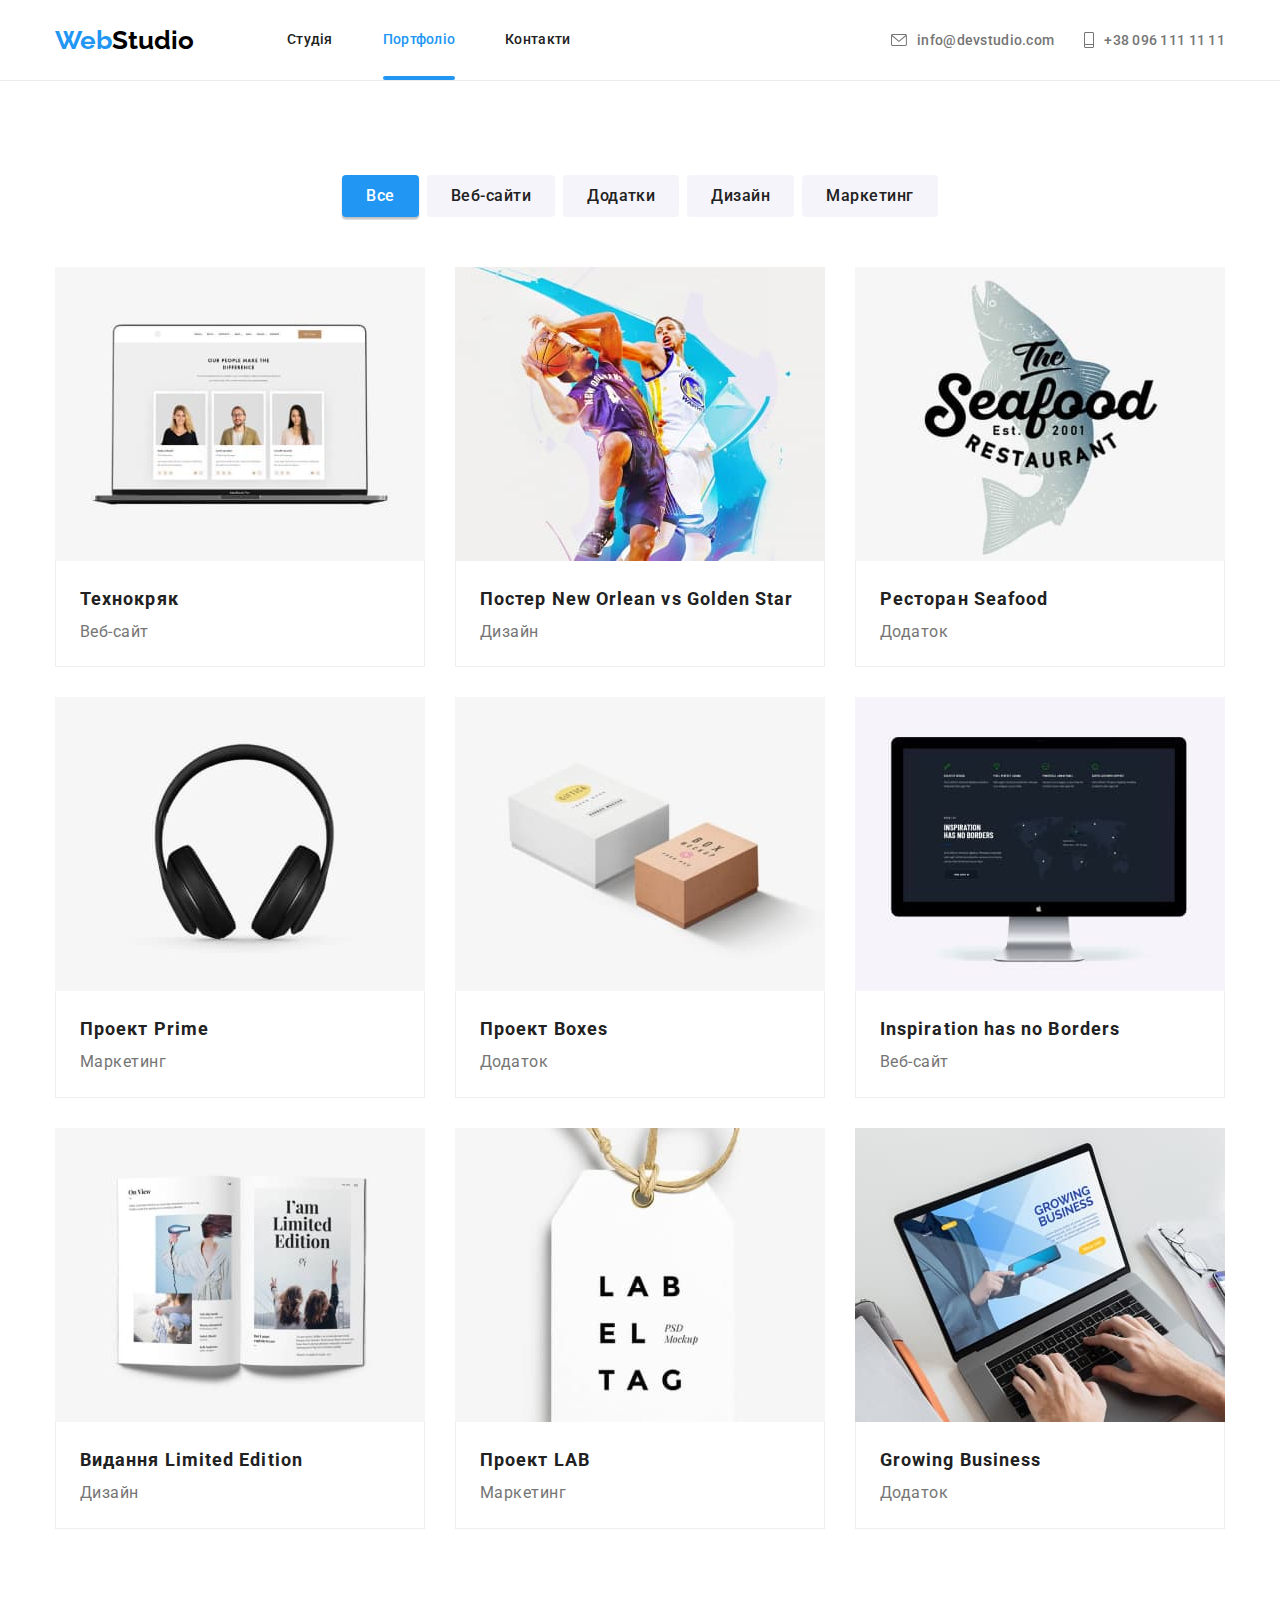
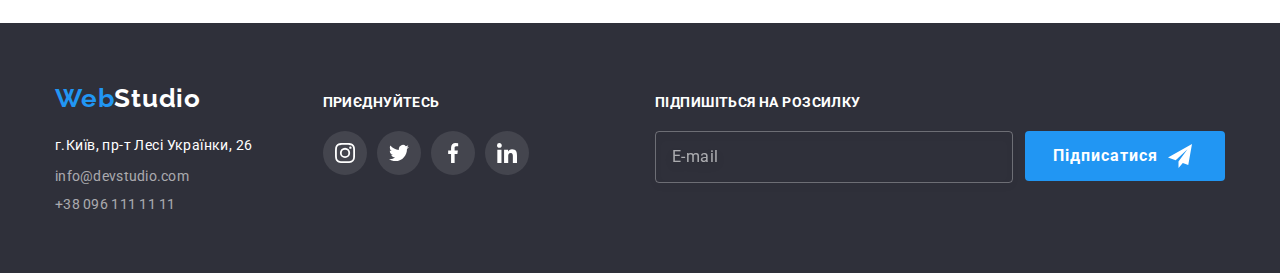
==== portfolio.html @ 06f013f3 "1" ====
<!DOCTYPE html>
<html lang="ua">

<head>
  <meta charset="UTF-8" />
  <meta http-equiv="X-UA-Compatible" content="IE=edge" />
  <meta name="viewport" content="width=device-width, initial-scale=1.0" />

  <link rel="preconnect" href="http://fonts.googleapis.com" />
  <link rel="preconnect" href="http://fonts.gstatic.com" crossorigin />

  <link href="https://fonts.googleapis.com/css2?family=Raleway:wght@700&family=Roboto:wght@400;500;700;900&display=swap"
    rel="stylesheet" />
  <link rel="stylesheet"
    href="https://cdnjs.cloudflare.com/ajax/libs/modern-normalize/1.1.0/modern-normalize.min.css" />
  <link rel="stylesheet" href=" ./css/styles.css" />

  <title>Портфоліо</title>
</head>

<body>
  <!----------Header------------>
  <header class="header">
    <div class="container flex">
      <a lang="en" class="logo" href="./index.html"><span class="blue-logo">Web</span>Studio</a>
      <nav class="header-nav">
        <ul class="header-list list">
          <li class="header-list-item list">
            <a href="./index.html" class="header-link">Студія</a>
          </li>
          <li class="header-list-item">
            <a href="./portfolio.html" class="header-link current-page link">Портфоліо</a>
          </li>
          <li class="header-list-item list">
            <a href="#" class="header-link">Контакти</a>
          </li>
        </ul>
      </nav>
      <ul class="contacts">
        <li class="contact-list-item">
          <a href="mailto:info@devstudio.com" class="contacts-list-link">
            <svg class="contacts-icon" width="16" height="12">
              <use href="./images/icons-cont.svg#icon-envelope"></use>
            </svg>
            info@devstudio.com
          </a>
        </li>
        <li class="contact-list-item">
          <a href="tel:+380961111111" class="contacts-list-link">
            <svg class="contacts-icon" width="10" height="16">
              <use href="./images/icons-cont.svg#icon-Vector"></use>
            </svg>
            +38 096 111 11 11
          </a>
        </li>
      </ul>
    </div>
  </header>
  <!----------Main--------->
  <main>
    <!---------Кнопки фильтры------------->
    <section class="page-sections">
      <div class="container">
        <h1 class="visually-hidden">Портфоліо</h1>
        <ul class="btn-list list">
          <li class="btn-item">
            <button type="button" class="portfolio-btn primary">Все</button>
          </li>
          <li class="btn-item"><button type="button" class="portfolio-btn">Веб-сайти</button></li>
          <li class="btn-item">
            <button type="button" class="portfolio-btn">Додатки</button>
          </li>
          <li class="btn-item"><button type="button" class="portfolio-btn">Дизайн</button></li>
          <li class="btn-item"><button type="button" class="portfolio-btn">Маркетинг</button></li>
        </ul>

        <!---------  Портфоліо ------------>

        <ul class="portfolio-list list">
          <!--------- проект 1  ---------->
          <li class="portfolio-item">
            <a href="" class="portfolio-icon link">
              <div class="portfolio-overlay">
                <img src="./images/img-techno.jpeg" alt="employees" width="370" height="294" />
                <p class="portfolio-text">
                  Ресурс пропонує комплексні пропозиції з різним рівнем функціоналу та сервісів.
                  Все це дозволить відвідувачу отримати вичерпні відомості про компанію чи
                  приватну особу.
                </p>
              </div>
              <div class="portfolio-box">
                <h2 class="portfolio-title">Технокряк</h2>
                <p id="website" class="portfolio-type">Веб-сайт</p>
              </div>
            </a>
          </li>
          <!-------- проект 2 ----------->
          <li class="portfolio-item">
            <a href="" class="portfolio-icon link">
              <div class="portfolio-overlay">
                <img src="./images/img-poster.jpeg" alt="basketball" width="370" height="294" />
                <p class="portfolio-text">
                  Ресурс пропонує комплексні пропозиції з різним рівнем функціоналу та сервісів.
                  Все це дозволить відвідувачу отримати вичерпні відомості про компанію чи
                  приватну особу.
                </p>
              </div>
              <div class="portfolio-box">
                <h2 class="portfolio-title">
                  Постер
                  <span lang="en">New Orlean vs Golden Star</span>
                </h2>
                <p class="portfolio-type">Дизайн</p>
              </div>
            </a>
          </li>
          <!---------- проект 3 ----------->
          <li class="portfolio-item">
            <a href="" class="portfolio-icon link">
              <div class="portfolio-overlay">
                <img src="./images/img-seafood.jpeg" alt="restaurant seafood" width="370" height="294" />
                <p class="portfolio-text">
                  Ресурс пропонує комплексні пропозиції з різним рівнем функціоналу та сервісів.
                  Все це дозволить відвідувачу отримати вичерпні відомості про компанію чи
                  приватну особу.
                </p>
              </div>
              <div class="portfolio-box">
                <h2 class="portfolio-title">
                  Ресторан
                  <span lang="en">Seafood</span>
                </h2>
                <p class="portfolio-type">Додаток</p>
              </div>
            </a>
          </li>
          <!---------- проект 4  ----------->
          <li class="portfolio-item">
            <a href="" class="portfolio-icon link">
              <div class="portfolio-overlay">
                <img src="./images/img-prime.jpeg" alt="headphone" width="370" height="294" />
                <p class="portfolio-text">
                  Ресурс пропонує комплексні пропозиції з різним рівнем функціоналу та сервісів.
                  Все це дозволить відвідувачу отримати вичерпні відомості про компанію чи
                  приватну особу.
                </p>
              </div>
              <div class="portfolio-box">
                <h2 class="portfolio-title">
                  Проект
                  <span lang="en">Prime</span>
                </h2>
                <p class="portfolio-type">Маркетинг</p>
              </div>
            </a>
          </li>
          <!----------  проект 5  ----------->
          <li class="portfolio-item">
            <a href="" class="portfolio-icon link">
              <div class="portfolio-overlay">
                <img src="./images/img-boxes.jpeg" alt="boxes" width="370" height="294" />
                <p class="portfolio-text">
                  Ресурс пропонує комплексні пропозиції з різним рівнем функціоналу та сервісів.
                  Все це дозволить відвідувачу отримати вичерпні відомості про компанію чи
                  приватну особу.
                </p>
              </div>
              <div class="portfolio-box">
                <h2 class="portfolio-title">
                  Проект
                  <span lang="en">Boxes</span>
                </h2>
                <p class="portfolio-type">Додаток</p>
              </div>
            </a>
          </li>
          <!----------  проект 6   ----------->
          <li class="portfolio-item">
            <a href="" class="portfolio-icon link">
              <div class="portfolio-overlay">
                <img src="./images/img-borders.jpeg" alt="mac monitor" width="370" height="294" />
                <p class="portfolio-text">
                  Ресурс пропонує комплексні пропозиції з різним рівнем функціоналу та сервісів.
                  Все це дозволить відвідувачу отримати вичерпні відомості про компанію чи
                  приватну особу.
                </p>
              </div>
              <div class="portfolio-box">
                <h2 class="portfolio-title">Inspiration has no Borders</h2>
                <p class="portfolio-type">Веб-сайт</p>
              </div>
            </a>
          </li>
          <!---------- проект 7 ----------->
          <li class="portfolio-item">
            <a href="" class="portfolio-icon link">
              <div class="portfolio-overlay">
                <img src="./images/img-Limited.jpeg" alt="magazine" width="370" height="294" />
                <p class="portfolio-text">
                  Ресурс пропонує комплексні пропозиції з різним рівнем функціоналу та сервісів.
                  Все це дозволить відвідувачу отримати вичерпні відомості про компанію чи
                  приватну особу.
                </p>
              </div>
              <div class="portfolio-box">
                <h2 class="portfolio-title">
                  Видання
                    <span lang="en">Limited Edition</span>
                </h2>
                <p class="portfolio-type">Дизайн</p>
              </div>
            </a>
          </li>
          <!----------  проект 8 ----------->
          <li class="portfolio-item">
            <a href="" class="portfolio-icon link">
              <div class="portfolio-overlay">
                <img src="./images/img-lab.jpeg" alt="label" width="370" height="294" />
                <p class="portfolio-text">
                  Ресурс пропонує комплексні пропозиції з різним рівнем функціоналу та сервісів.
                  Все це дозволить відвідувачу отримати вичерпні відомості про компанію чи
                  приватну особу.
                </p>
              </div>
              <div class="portfolio-box">
                <h2 class="portfolio-title">
                  Проект
                  <span lang="en">LAB</span>
                </h2>
                <p class="portfolio-type">Маркетинг</p>
              </div>
            </a>
          </li>
          <!----------  проект 9 ----------->
          <li class="portfolio-item">
            <a href="" class="portfolio-icon link">
              <div class="portfolio-overlay">
                <img src="./images/img-busines.jpeg" alt="arms on the laptop" width="370" height="294" />
                <p class="portfolio-text">
                  Ресурс пропонує комплексні пропозиції з різним рівнем функціоналу та сервісів.
                  Все це дозволить відвідувачу отримати вичерпні відомості про компанію чи
                  приватну особу.
                </p>
              </div>
              <div class="portfolio-box">
                <h2 class="portfolio-title">Growing Business</h2>
                <p class="portfolio-type">Додаток</p>
              </div>
            </a>
          </li>
        </ul>
      </div>
    </section>
  </main>
  <!----- Футер ------->
  <footer class="footer">
    <div class="container">
      <div class="footer-contacts">
        <a class="footer-logo" href="./index.html" lang="en">Web<span class="logo-text">Studio</span></a>
        <!-------Адрес------>
        <address class="address">
          <ul class="contact-list list">
            <li class="footer-address">
              <a class="address-link" href="https://goo.gl/maps/TaNnJPtCBs2FAHwr9" target="_blank"
                rel="noopener nofolow noreferrer">
                г.Київ, пр-т Лесі Українки, 26
              </a>
            </li>
            <li class="footer-item">
              <a href="mailto:info@devstudio.com" class="footer-mail link">info@devstudio.com</a>
            </li>
            <li class="footer-item">
              <a href="tel:+380961111111" class="footer-tel link">+38 096 111 11 11</a>
            </li>
          </ul>
        </address>
      </div>
      <div class="join-us">
        <p class="join-us-title">Приєднуйтесь</p>
        <ul class="join-us-list list">
          <li class="join-us-item">
            <a href="" class="join-us-link link">
              <svg class="join-us-icon" width="20" height="20">
                <use href="./images/icons.svg#icon-instagram"></use>
              </svg>
            </a>
          </li>
          <li class="join-us-item">
            <a href="" class="join-us-link link">
              <svg class="join-us-icon" width="20" height="20">
                <use href="./images/icons.svg#icon-twitter"></use>
              </svg>
            </a>
          </li>
          <li class="join-us-item">
            <a href="" class="join-us-link link">
              <svg class="join-us-icon" width="20" height="20">
                <use href="./images/icons.svg#icon-facebook"></use>
              </svg>
            </a>
          </li>
          <li class="join-us-item">
            <a href="" class="join-us-link link">
              <svg class="join-us-icon" width="20" height="20">
                <use href="./images/icons.svg#icon-linkedin"></use>
              </svg>
            </a>
          </li>
        </ul>
      </div>
      <div class="footer-container">
        <label for="footer-email" class="footer-label">Підпишіться на розсилку</label>
        <form class="footer-field" name="signup" autocomplete="on">
          <input id="footer-email" type="email" name="email" class="footer-input" placeholder="E-mail" />
          <button type="submit" class="footer-btn">
            Підписатися
            <svg class="icon-send" width="24" height="24">
              <use href="./images/icons.svg#icon-send"></use>
            </svg>
          </button>
        </form>
      </div>
    </div>
  </footer>
</body>

</html>
---- css/styles.css ----
:root {
  /*------------Цвет шрифта----------------*/
  --primary-text-color: #757575;
  --black-text-color: #000000;
  --secondary-text-color: rgba(255, 255, 255, 0.6);
  --select-color: #2196f3;
  --title-text-color: #212121;
  --white-text-color: rgba(255, 255, 255, 1);
  --accent-color: #188ce8;

  /*----- Цвет фона, кнопок------*/
  --header-border-line: #ececec;
  --primary-bgc: rgba(255, 255, 255, 1);
  --secondary-bgc: #2f303a;
  --background-btn: #f5f4fa;
  --feauters-bgc: #f5f5f5;
  --background-project-list: #eeeeee;
  --background-team: #f5f4fa;
  --icon-color: #afb1b8;
  --color-gradient: rgba(47, 48, 58, 0.4);
  --white-bgc: #ffffff;

  --animation: 250ms cubic-bezier(0.4, 0, 0.2, 1);
  --btn-shadow: 0px 4px 4px rgba(0, 0, 0, 0.15);
}

body {
  font-family: "Roboto", sans-serif;
}
ul {
  list-style: none;
  margin: 0;
  padding: 0;
}

a {
  margin: 0;
  padding: 0;
}

h1,
h2,
h3,
h4,
h5,
h6,
p {
  margin: 0;
}
img {
  display: block;
  max-width: 100%;
  height: auto;
}
.list {
  list-style: none;
}
.section {
  padding-top: 94px;
  padding-bottom: 94px;
}
/*-----------------HEADER-------------*/
.container {
  width: 1200px;
  padding-left: 15px;
  padding-right: 15px;

  margin-left: auto;
  margin-right: auto;
}

.flex {
  display: flex;
}

.header {
  display: flex;
  align-items: center;
  border-bottom: 1px solid var(--header-border-line);
}
.header > .container {
  display: flex;
  align-items: center;
}

.logo {
  padding: 24px 0;
  margin: 0;
  text-align: center;
  font-family: "Raleway";
  font-weight: 700;
  font-size: 26px;
  line-height: 1.19;

  text-decoration: none;
  color: var(--black-text-color);
}

.header-nav {
  display: flex;
  margin-left: 93px;

  align-items: center;
  margin-right: auto;
}

.header-list {
  display: flex;
}

.blue-logo {
  color: var(--select-color);
  padding: 0;
}

.header-link.current-page {
  color: var(--select-color);
  text-decoration: none;
}
.current-page {
  color: var(--select-color);
  position: relative;
}

.current-page::after {
  content: "";
  position: absolute;
  left: 0;
  bottom: 0;
  display: block;
  width: 100%;
  height: 4px;
  border-radius: 2px;
  background-color: var(--select-color);
}

.header-link {
  display: block;
  padding: 32px 0;

  font-weight: 500;
  font-size: 14px;
  line-height: 1.14;
  letter-spacing: 0.02em;
  text-decoration: none;
  color: var(--title-text-color);
  transition: color 250ms cubic-bezier(0.4, 0, 0.2, 1);
}

.current-page,
.header-link:hover,
.header-link:focus,
.contacts-list-link:hover,
.contacts-list-link:focus {
  color: var(--select-color);
}

.contacts {
  display: flex;
  gap: 30px;
  margin-left: auto;
}
.header-list-item:not(:last-child) {
  margin-right: 50px;
}
.contacts-list-link {
  display: flex;
  padding: 32px 0;
  align-items: center;
  font-weight: 500;
  font-size: 14px;
  line-height: 16px;
  letter-spacing: 0.02em;
  text-decoration: none;
  color: var(--primary-text-color);
  transition: color 250ms cubic-bezier(0.4, 0, 0.2, 1);
}
.contacts-icon {
  display: inline-block;
  margin-right: 10px;
  fill: currentColor;
}

/*---------------------------HERO-------------------*/

.hero {
  max-width: 1600px;
  height: 600px;
  background: var(--secondary-bgc);
  padding: 200px 0;
  margin-left: auto;
  margin-right: auto;

  text-align: center;

  background-image: linear-gradient(var(--color-gradient), var(--color-gradient)), url(../images/hero-st.jpeg);
  background-repeat: no-repeat;
  background-position: center;
  background-size: cover;
}

.hero-title {
  width: 696px;
  margin-top: 0;
  margin-right: auto;
  margin-left: auto;
  margin-bottom: 30px;

  font-weight: 900;
  font-size: 44px;
  line-height: 1.36;
  letter-spacing: 0.06em;
  text-transform: uppercase;
  color: var(--white-text-color);
}
.header-btn {
  padding: 10px 32px;
  margin: 0 auto;
  display: block;

  font-family: inherit;
  font-weight: 700;
  font-size: 16px;
  line-height: 1.87;
  letter-spacing: 0.06em;
  cursor: pointer;
  color: var(--white-text-color);
  background: var(--select-color);
  box-sizing: border-box;
  border-radius: 5px;
  border: none;
  min-width: 200px;
  height: 50px;
  box-shadow: 0px 4px 4px rgba(0, 0, 0, 0.15);
}
.header-btn:hover,
.header-btn:focus {
  background-color: var(--accent-color);
}

/*------- Портфолио -------*/
.page-sections {
  padding-top: 94px;
}
.btn-list {
  display: flex;
  gap: 8px;
  margin-bottom: 50px;
  justify-content: center;
}

.portfolio-btn {
  font-family: inherit;
  font-weight: 500;
  font-size: 16px;
  line-height: 1.6;
  letter-spacing: 0.03em;

  cursor: pointer;
  padding: 6px 22px;
  border-radius: 4px;
  border-color: transparent;
  transition: box-shadow 250ms cubic-bezier(0.4, 0, 0.2, 1), color 250ms cubic-bezier(0.4, 0, 0.2, 1),
    background-color 250ms cubic-bezier(0.4, 0, 0.2, 1);

  color: var(--title-text-color);
  background-color: var(--background-btn);
}
.primary,
.portfolio-btn:hover,
.portfolio-btn:focus {
  color: var(--white-text-color);
  background: var(--select-color);
  box-shadow: 0px 3px 1px rgba(0, 0, 0, 0.1), 0px 1px 2px rgba(0, 0, 0, 0.08), 0px 2px 2px rgba(0, 0, 0, 0.12);
}
/* .primary {
  background: var(--select-color);
  color: var(--white-text-color);
  box-shadow: 0px 3px 1px rgba(0, 0, 0, 0.1), 0px 1px 2px rgba(0, 0, 0, 0.08),
    0px 2px 2px rgba(0, 0, 0, 0.12);
  border-radius: 4px;
} */
.portfolio-list {
  display: flex;
  flex-wrap: wrap;
  gap: 30px;
  row-gap: 30px;

  background: var(--primary-bgc);
}
.portfolio-item {
  flex-basis: calc((100% - 2 * 30px) / 3);
}
.portfolio-icon {
  text-decoration: none;
  display: block;
  outline: transparent;
  transition: transform 250ms cubic-bezier(0.4, 0, 0.2, 1);
  box-shadow: 250ms cubic-bezier(0.4, 0, 0.2, 1);
}
.portfolio-icon:hover,
.portfolio-icon:focus {
  box-shadow: 0px 3px 1px rgba(0, 0, 0, 0.1), 0px 1px 2px rgba(0, 0, 0, 0.08), 0px 2px 2px rgba(0, 0, 0, 0.12);
}
.portfolio-box {
  padding: 20px 24px;
  border: 1px solid #eeeeee;
  border-top: 0;
}
.portfolio-overlay {
  position: relative;
  overflow: hidden;
}
.portfolio-text {
  top: 0;
  left: 0;
  width: 100%;
  height: 100%;
  padding: 63px 24px;
  color: var(--white-bgc);
  font-size: 18px;
  line-height: 1.56;
  background-color: rgba(33, 150, 243, 0.9);
  content: "";
  position: absolute;
  transform: translateY(101%);
  transition: transform 250ms cubic-bezier(0.4, 0, 0.2, 1);
}
.portfolio-icon:hover .portfolio-text,
.portfolio-icon:focus .portfolio-text {
  transform: translateY(0);
  box-shadow: 0px 1px 1px rgba(0, 0, 0, 0.12), 0px 4px 4px rgba(0, 0, 0, 0.06), 1px 4px 6px rgba(0, 0, 0, 0.16);
}

.portfolio-title {
  font-weight: 700;
  font-size: 18px;
  line-height: 2;
  letter-spacing: 0.06em;

  color: var(--title-text-color);
}

.portfolio-type {
  font-size: 16px;
  line-height: 1.87;
  letter-spacing: 0.03em;

  color: var(--primary-text-color);
}
.portfolio-icon:hover,
.portfolio-icon:focus {
  display: block;
  box-shadow: 0px 1px 1px rgba(0, 0, 0, 0.12), 0px 4px 4px rgba(0, 0, 0, 0.06), 1px 4px 6px rgba(0, 0, 0, 0.16);
}

/*-----------------------FEAUTERS----------------*/

.feauters {
  padding-top: 0;
  background: var(--feauters-bgc);
}
.page-sections {
  padding: 94px 0;
}

.feauters-list {
  display: flex;
  align-items: center;
  gap: 30px;
}

.feauter-item {
  flex-basis: calc((100% - 3 * 30px) / 4);
}

.feauter-item::before {
  display: block;
  content: "";

  height: 120px;
  margin-bottom: 30px;

  background-image: url(../images/antenna\ .svg);
  background-size: 70px;
  background-repeat: no-repeat;
  background-position: center;
  background-color: var(--background-team);
  border-radius: 4px;
}
.feauter-item:nth-child(2)::before {
  background-image: url(../images/clock.svg);
}
.feauter-item:nth-child(3)::before {
  background-image: url(../images/diagram.svg);
}
.feauter-item:nth-child(4)::before {
  background-image: url(../images/astronaut.svg);
}

.visually-hidden {
  position: absolute;
  white-space: nowrap;
  height: 1px;
  overflow: hidden;
  border: 0;
  padding: 0;
  clip: rect(0 0 0 0);
  clip-path: inset(50%);
  margin: -1px;
}
.feauter-sub-title {
  margin-bottom: 10px;
  font-weight: 700;

  font-size: 14px;
  line-height: 1.14;
  letter-spacing: 0.03em;
  text-transform: uppercase;
  color: var(--title-text-color);
}
.feauter-after-title {
  margin-top: 0;
  margin-bottom: 0;

  font-size: 14px;
  line-height: 1.71;
  letter-spacing: 0.03em;
  color: var(--primary-text-color);
}
/*-----------------------ACTIVITY----------------*/
.activity {
  padding-top: 0;
}

.activity-title {
  text-align: center;

  margin-bottom: 50px;

  font-weight: 700;
  font-size: 36px;
  line-height: 1.16;
  letter-spacing: 0.03em;
  color: var(--title-text-color);
}

.activity-list {
  display: flex;
  gap: 30px;
}
.activity-item {
  position: relative;
}
.activity-element {
  position: absolute;
  padding-top: 0;
  background-color: rgba(47, 48, 58, 0.8);
  width: 100%;
  height: 70px;
  display: flex;
  justify-content: center;
  bottom: 0;
  font-weight: 700;
  font-size: 14px;
  line-height: 1.14;
  text-align: center;
  align-items: center;
  letter-spacing: 0.03em;

  text-transform: uppercase;

  color: #ffffff;
}

/*------------------------TEAM---------------------*/
.team .page-sections {
  padding-top: 94px;
  padding-bottom: 94px;
}

.team {
  background: var(--background-team);
}
.team-title {
  text-align: center;
  margin-bottom: 50px;

  font-weight: 700;
  font-size: 36px;
  line-height: 1.16;
  letter-spacing: 0.03em;
  color: var(--title-text-color);
}
.team-list {
  display: flex;
  gap: 30px;
}
.team-box {
  padding: 30px 32px;

  text-align: center;
}
.team-item {
  background: var(--white-bgc);
  box-shadow: 0px 1px 3px rgba(0, 0, 0, 0.12), 0px 1px 1px rgba(0, 0, 0, 0.14), 0px 2px 1px rgba(0, 0, 0, 0.2);
  border-radius: 0px 0px 4px 4px;
}
.team-item-title {
  margin-bottom: 10px;

  font-weight: 500;
  font-size: 16px;
  line-height: 1.18;
  letter-spacing: 0.03em;
  color: var(--title-text-color);
}
.team-item-text {
  font-size: 16px;
  line-height: 1.18;
  letter-spacing: 0.03em;
  color: var(--primary-text-color);
  margin-bottom: 16px;
}

.team-soc {
  display: flex;
  justify-content: center;
  gap: 10px;
}
.team-soc-icon {
  display: inline-flex;
  fill: var(--icon-color);
  transition: fill 250ms cubic-bezier(0.4, 0, 0.2, 1);
}

.team-soc-link {
  width: 44px;
  height: 44px;
  border-radius: 50%;

  display: flex;
  align-items: center;
  justify-content: center;
  background-color: transparent;
  transition: background-color 250ms cubic-bezier(0.4, 0, 0.2, 1);
}

.team-soc-link:hover,
.team-soc-link:focus {
  background-color: var(--select-color);
}
.team-soc-link:hover .team-soc-icon,
.team-soc-link:focus .team-soc-icon {
  fill: var(--white-bgc);
}

.regular-clients {
  padding: 94px 0;
}

.regular-clients-title {
  font-weight: 700;
  font-size: 36px;
  line-height: 1.16;
  text-align: center;
  letter-spacing: 0.03em;
  color: var(--title-text-color);
  margin-bottom: 50px;
}

.regular-clients-list {
  display: flex;
  gap: 30px;
}

.regular-clients-link {
  box-sizing: border-box;
  border: 1px solid var(--icon-color);
  border-radius: 4px;
  width: 170px;
  height: 92px;
  outline: transparent;
  display: flex;
  align-items: center;
  justify-content: center;
  transition: border 250ms cubic-bezier(0.4, 0, 0.2, 1);
}

.regular-clients-icon {
  display: inline-flex;
  fill: var(--icon-color);
  transition: fill 250ms cubic-bezier(0.4, 0, 0.2, 1);
}
.regular-clients-link:hover .regular-clients-icon,
.regular-clients-link:focus .regular-clients-icon {
  fill: var(--select-color);
}
.regular-clients-link:hover,
.regular-clients-link:focus {
  fill: var(--select-color);
  border: 1px solid var(--select-color);
}

/*-----------------------FOOTER--------------------*/
.footer {
  padding: 60px 0;
  background-color: var(--secondary-bgc);
}

.logo-text {
  color: var(--white-text-color);
}
.footer-logo {
  display: block;

  margin-bottom: 20px;

  font-family: "Raleway";
  font-style: normal;
  font-weight: 700;
  font-size: 26px;
  line-height: 1.19;
  letter-spacing: 0.03em;
  color: var(--select-color);
  text-decoration: none;
}
.footer-item {
  margin-bottom: 9px;
}
.footer-item:last-child {
  margin-bottom: 0;
}

.footer-address {
  margin-bottom: 9px;
  font-weight: 400;
  font-size: 14px;
  line-height: 1.71;
  letter-spacing: 0.03em;
}
.address-link {
  text-decoration: none;
  color: inherit;
  font-style: normal;
  color: var(--white-text-color);
  text-decoration: none;
  transition: color 250ms cubic-bezier(0.4, 0, 0.2, 1);
}
.address-link:hover,
.address-link:focus {
  color: var(--select-color);
}

.contact-list {
  display: block;
}

.footer-mail {
  margin-bottom: 9px;
  font-style: normal;
  font-size: 14px;
  line-height: 1.14;
  letter-spacing: 0.02em;

  color: var(--secondary-text-color);
  text-decoration: none;
  transition: color 250ms cubic-bezier(0.4, 0, 0.2, 1);
}
.footer-tel {
  font-style: normal;
  font-size: 14px;
  line-height: 1.14;
  letter-spacing: 0.02em;

  color: var(--secondary-text-color);
  text-decoration: none;
  transition: color 250ms cubic-bezier(0.4, 0, 0.2, 1);
}

.contact-list .link:hover,
.contact-list .link:focus {
  color: var(--select-color);
}
.footer .container {
  display: flex;
  align-items: baseline;
}
.footer-contacts {
  margin-right: 70px;
}
.join-us {
  margin-right: auto;
}

.join-us-title {
  display: flex;
  margin-bottom: 20px;
  font-weight: 700;
  font-size: 14px;
  line-height: 1.14;
  letter-spacing: 0.03em;
  text-transform: uppercase;
  color: var(--white-bgc);
  transition: color 250ms cubic-bezier(0.4, 0, 0.2, 1);
}

.join-us-list {
  display: flex;
  gap: 10px;
}

.join-us-link {
  border-radius: 50%;
  background-color: rgba(255, 255, 255, 0.1);
  width: 44px;
  height: 44px;
  display: flex;
  align-items: center;
  justify-content: center;
  transition: bacground-color 250ms cubic-bezier(0.4, 0, 0.2, 1);
}

.join-us-icon {
  fill: var(--white-bgc);
}

.join-us-link:hover,
.join-us-link:focus {
  background-color: var(--select-color);
}

/*------------------ Signup --------------------*/

.footer-label {
  display: flex;
  flex-direction: column;
  font-weight: 700;
  font-size: 14px;
  line-height: 1.14;
  letter-spacing: 0.03em;
  text-transform: uppercase;
  color: var(--white-bgc);
  margin-bottom: 20px;
}
.footer-field {
  display: flex;
  flex-direction: row;
}
.footer-input {
  display: flex;
  margin-right: 12px;
  padding: 15px 16px;
  font-size: 16px;
  line-height: 1.25;
  letter-spacing: 0.03em;
  background: transparent;

  border: 1px solid rgba(255, 255, 255, 0.3);
  filter: drop-shadow(0px 4px 4px rgba(0, 0, 0, 0.15));
  border-radius: 4px;
  min-width: 358px;
  outline: none;

  color: var(--secondary-text-color);
  transition: border-color var(--animation);
}
.footer-input::placeholder {
  font-size: 16px;
  line-height: 1.25;
  letter-spacing: 0.03em;
  color: var(--secondary-text-color);
}
.footer-input:focus-within {
  border-color: var(--select-color);
}
.footer-btn {
  width: 200px;
  height: 50px;
}
.footer-btn {
  display: flex;
  align-items: center;
  padding: 10px 28px;
  font-weight: 700;
  font-size: 16px;
  line-height: 1.88;
  letter-spacing: 0.06em;

  color: var(--white-bgc);
  background: #2196f3;
  box-shadow: var(--btn-shadow-);
  border-radius: 4px;
  border: transparent;
  transition: background-color var(--animation);
}

.footer-btn:hover,
.footer-btn:focus {
  background-color: var(--accent-color);
  cursor: pointer;
}

.icon-send {
  fill: var(--white-bgc);
  margin-left: 10px;
}
/*-----------------------Модальне вікно--------------------*/
.backdrop {
  z-index: 2;
  position: fixed;
  top: 0;
  left: 0;
  width: 100vw;
  height: 100vh;
  opacity: 1;
  background-color: rgba(0, 0, 0, 0.2);
  transition: opacity 400ms cubic-bezier(0.4, 0, 0.2, 1), visibility 700ms cubic-bezier(0.4, 0, 0.2, 1);
}

.backdrop.is-hidden {
  opacity: 0;
  visibility: hidden;
  pointer-events: none;
}
.backdrop.is-hidden .modal {
  transform: translate(-50%, -50%) scale(0) rotate(360deg);
}
.modal {
  padding: 40px;
  position: absolute;
  top: 50%;
  left: 50%;
  transform: translate(-50%, -50%) scale(1) rotate(0);
  width: 528px;
  height: 581px;
  transition: transform var(--animation);
  background-color: var(--white-bgc);
  box-shadow: 0px 1px 3px rgba(0, 0, 0, 0.12), 0px 1px 1px rgba(0, 0, 0, 0.14), 0px 2px 1px rgba(0, 0, 0, 0.2);
  border-radius: 4px;
}
.close-btn {
  position: absolute;
  top: 8px;
  right: 8px;
  display: flex;
  justify-content: center;
  align-items: center;
  width: 30px;
  height: 30px;
  cursor: pointer;
  background-color: transparent;
  border: 1px solid rgba(0, 0, 0, 0.1);
  border-radius: 50%;
  fill: var(--black-text-color);
  transition: fill var(--animation);
}
.close-btn:hover,
.close-btn:focus {
  fill: var(--select-color);
}
.modal-form {
  display: block;
  font-size: 12px;

  line-height: 1.16;
  letter-spacing: 0.01em;
  color: var(--primary-text-color);
}
.modal-title {
  font-size: 20px;
  font-weight: 700;
  text-align: center;
  line-height: 1.15;
  margin-bottom: 12px;
  letter-spacing: 0.03em;
  color: var(--title-text-color);
}
.modal-field-thumb {
  display: flex;
  position: relative;
  margin-top: 4px;
}
.modal-field {
  margin-bottom: 20px;
}
.modal-input {
  padding-left: 42px;

  width: 100%;
  height: 38px;

  border: none;
  outline: none;
  background: transparent;
  flex-grow: 1;

  font-size: 14px;
  line-height: 1.71;
  letter-spacing: 0.03em;

  border: 1px solid rgba(33, 33, 33, 0.2);
  border-radius: 4px;
  color: var(--title-text-color);

  transition: border-color var(--animation);
}
.modal-text {
  margin-top: 4px;
  padding: 10px 16px;
  border: none;
  outline: none;
  background: transparent;
  width: 100%;
  height: 120px;
  font-size: 12px;
  line-height: 1.1;
  letter-spacing: 0.01em;
  color: var(--title-text-color);
  border: 1px solid rgba(33, 33, 33, 0.2);
  border-radius: 4px;
  resize: none;
}
.modal-text::placeholder {
  font-size: 12px;
  line-height: 1.1;
  letter-spacing: 0.01em;
  color: rgba(117, 117, 117, 0.5);
}

/*---Checkbox--*/
.modal-icon {
  position: absolute;
  top: 50%;
  transform: translateY(-50%);
  left: 12px;
  display: inline-block;
  transition: fill var(--animation);
}
.modal-input:focus,
.modal-text:focus {
  border-color: var(--select-color);
}

.modal-input:focus + .modal-icon {
  fill: var(--select-color);
}

/*---Checkbox--*/
.form-terms-thumb {
  display: flex;
  justify-content: center;
  margin-bottom: 30px;
}
.form-checkbox {
  position: absolute;
  width: 1px;
  height: 1px;
  margin: -1px;
  border: 0;
  padding: 0;
  white-space: nowrap;
  clip-path: inset(100%);
  clip: rect(0 0 0 0);
  overflow: hidden;
  transition: border-color var(--animation);
}
.form-terms {
  position: relative;
  display: flex;
  align-items: center;
  font-size: 14px;
  line-height: 1.71;
  letter-spacing: 0.03em;
  cursor: pointer;
  color: var(--primary-text-color);
}

.icon-check {
  display: inline-block;
  margin-right: 8px;
  width: 16px;
  height: 15px;
  border: 2px solid var(--title-text-color);
  border-radius: 2px;
  transition: fill var(--animation), border var(--animation);
}

.icon-active {
  position: absolute;
  top: 50%;
  left: 0;
  transform: translateY(-50%);
  border-color: transparent;
}

.form-checkbox:checked + .icon-check {
  background-color: var(--select-color);
  border-color: var(--select-color);
}

.form-checkbox:focus + .icon-check {
  border-color: var(--select-color);
}

.checkbox-link {
  color: var(--select-color);
  text-decoration: underline;
}

.modal-btn-thumb {
  display: flex;
  justify-content: center;
  align-items: center;
}
.modal-btn {
  padding: 10px 52px;
  margin: 0 auto;
  display: flex;

  font-weight: 700;
  font-size: 16px;
  line-height: 1.87;
  letter-spacing: 0.06em;
  cursor: pointer;

  color: var(--white-text-color);
  border-color: transparent;
  background: var(--select-color);
  box-sizing: border-box;
  border-radius: 4px;
  box-shadow: 0px 4px 4px rgba(0, 0, 0, 0.15);
}

.modal-btn:hover,
.modal-btn:focus {
  background: var(--accent-color);
}
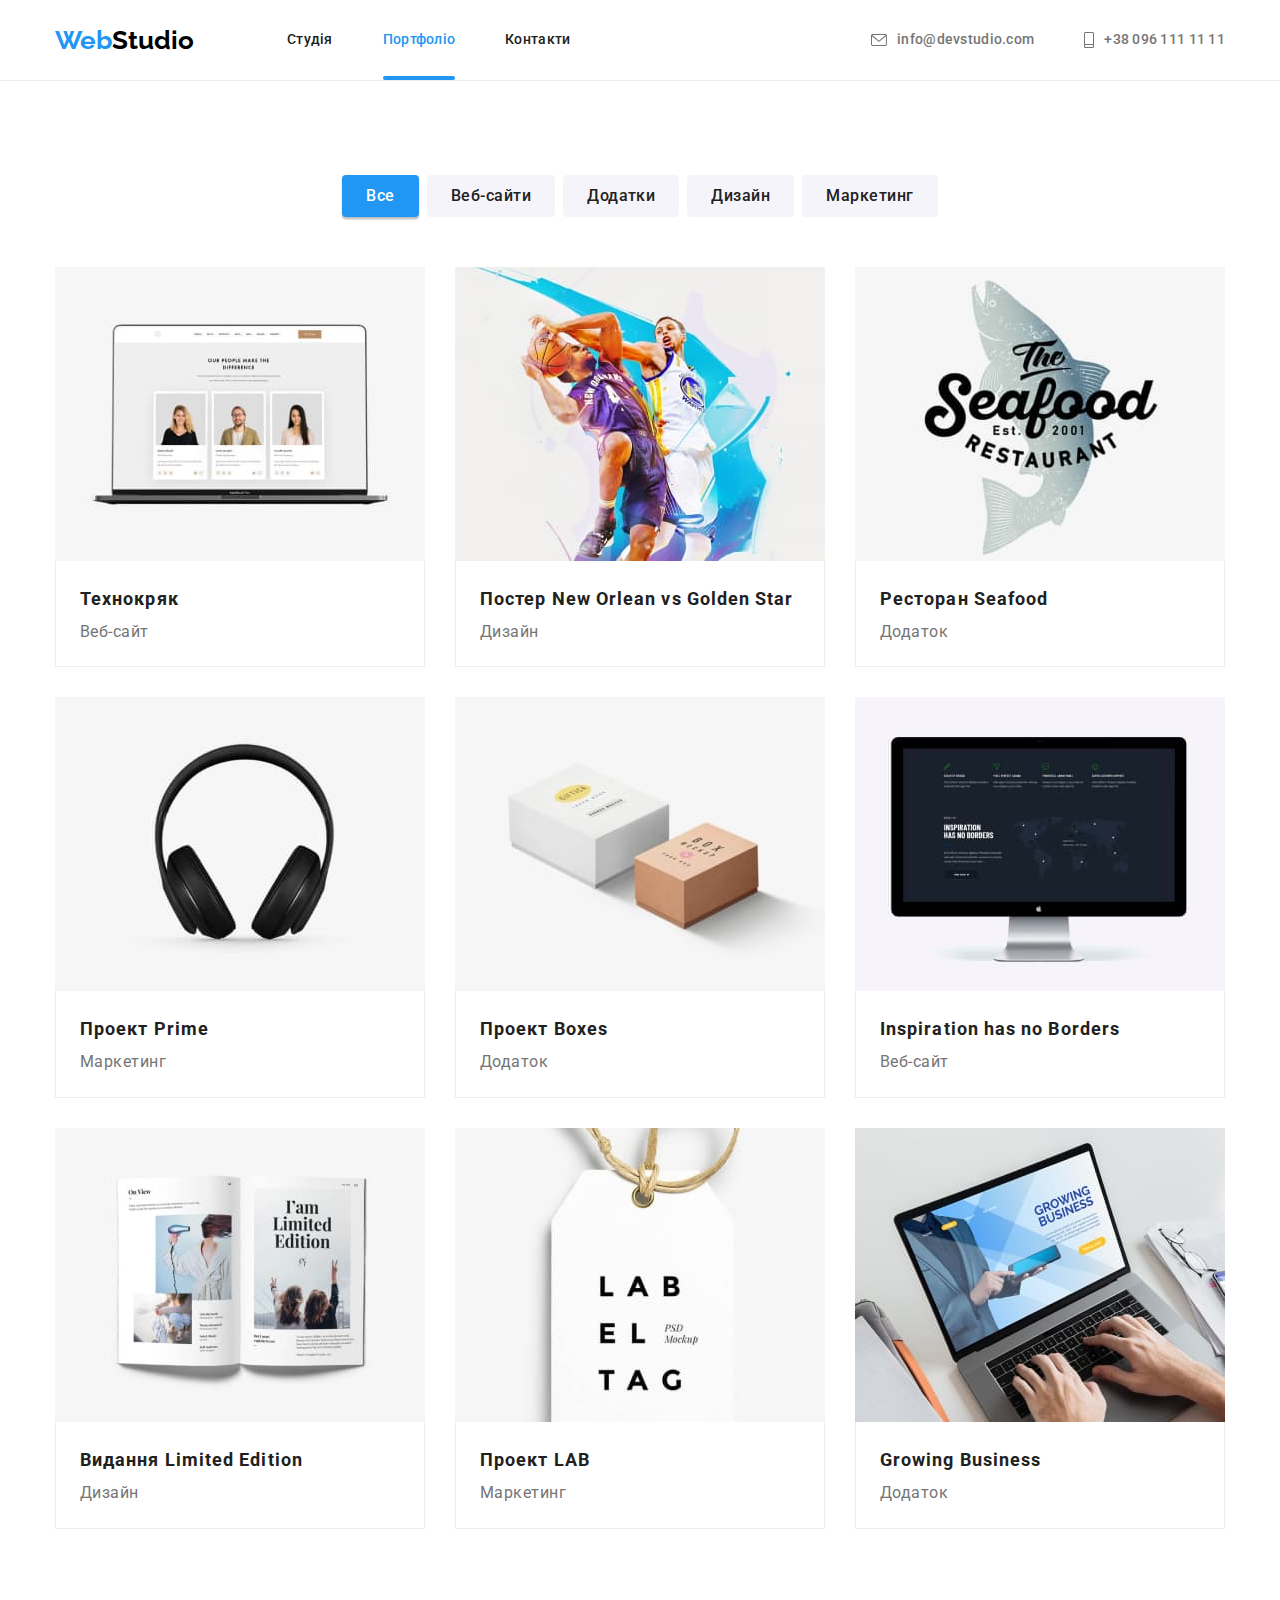
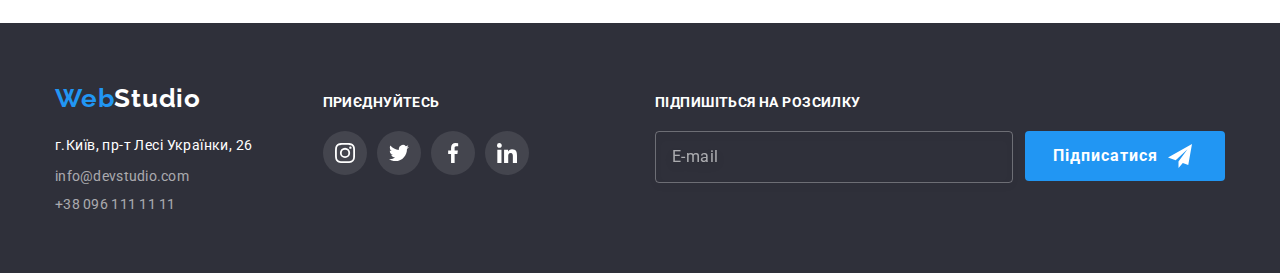
==== commit ce685219: "ad" ====
--- a/portfolio.html
+++ b/portfolio.html
@@ -14,7 +14,7 @@
   <link rel="stylesheet"
     href="https://cdnjs.cloudflare.com/ajax/libs/modern-normalize/1.1.0/modern-normalize.min.css" />
   <link rel="stylesheet" href=" ./css/styles.css" />
-
+  <link rel="stylesheet" href="./css/main.min.css" />
   <title>Портфоліо</title>
 </head>
 
@@ -205,7 +205,7 @@
               <div class="portfolio-box">
                 <h2 class="portfolio-title">
                   Видання
-                    <span lang="en">Limited Edition</span>
+                  <span lang="en">Limited Edition</span>
                 </h2>
                 <p class="portfolio-type">Дизайн</p>
               </div>
--- a/css/styles.css
+++ b/css/styles.css
@@ -1,245 +1,9 @@
-:root {
-  /*------------Цвет шрифта----------------*/
-  --primary-text-color: #757575;
-  --black-text-color: #000000;
-  --secondary-text-color: rgba(255, 255, 255, 0.6);
-  --select-color: #2196f3;
-  --title-text-color: #212121;
-  --white-text-color: rgba(255, 255, 255, 1);
-  --accent-color: #188ce8;
-
-  /*----- Цвет фона, кнопок------*/
-  --header-border-line: #ececec;
-  --primary-bgc: rgba(255, 255, 255, 1);
-  --secondary-bgc: #2f303a;
-  --background-btn: #f5f4fa;
-  --feauters-bgc: #f5f5f5;
-  --background-project-list: #eeeeee;
-  --background-team: #f5f4fa;
-  --icon-color: #afb1b8;
-  --color-gradient: rgba(47, 48, 58, 0.4);
-  --white-bgc: #ffffff;
-
-  --animation: 250ms cubic-bezier(0.4, 0, 0.2, 1);
-  --btn-shadow: 0px 4px 4px rgba(0, 0, 0, 0.15);
-}
-
-body {
-  font-family: "Roboto", sans-serif;
-}
-ul {
-  list-style: none;
-  margin: 0;
-  padding: 0;
-}
-
-a {
-  margin: 0;
-  padding: 0;
-}
-
-h1,
-h2,
-h3,
-h4,
-h5,
-h6,
-p {
-  margin: 0;
-}
-img {
-  display: block;
-  max-width: 100%;
-  height: auto;
-}
-.list {
-  list-style: none;
-}
-.section {
-  padding-top: 94px;
-  padding-bottom: 94px;
-}
 /*-----------------HEADER-------------*/
-.container {
-  width: 1200px;
-  padding-left: 15px;
-  padding-right: 15px;
-
-  margin-left: auto;
-  margin-right: auto;
-}
-
-.flex {
-  display: flex;
-}
-
-.header {
-  display: flex;
-  align-items: center;
-  border-bottom: 1px solid var(--header-border-line);
-}
-.header > .container {
-  display: flex;
-  align-items: center;
-}
-
-.logo {
-  padding: 24px 0;
-  margin: 0;
-  text-align: center;
-  font-family: "Raleway";
-  font-weight: 700;
-  font-size: 26px;
-  line-height: 1.19;
-
-  text-decoration: none;
-  color: var(--black-text-color);
-}
-
-.header-nav {
-  display: flex;
-  margin-left: 93px;
-
-  align-items: center;
-  margin-right: auto;
-}
-
-.header-list {
-  display: flex;
-}
-
-.blue-logo {
-  color: var(--select-color);
-  padding: 0;
-}
-
-.header-link.current-page {
-  color: var(--select-color);
-  text-decoration: none;
-}
-.current-page {
-  color: var(--select-color);
-  position: relative;
-}
-
-.current-page::after {
-  content: "";
-  position: absolute;
-  left: 0;
-  bottom: 0;
-  display: block;
-  width: 100%;
-  height: 4px;
-  border-radius: 2px;
-  background-color: var(--select-color);
-}
-
-.header-link {
-  display: block;
-  padding: 32px 0;
-
-  font-weight: 500;
-  font-size: 14px;
-  line-height: 1.14;
-  letter-spacing: 0.02em;
-  text-decoration: none;
-  color: var(--title-text-color);
-  transition: color 250ms cubic-bezier(0.4, 0, 0.2, 1);
-}
-
-.current-page,
-.header-link:hover,
-.header-link:focus,
-.contacts-list-link:hover,
-.contacts-list-link:focus {
-  color: var(--select-color);
-}
-
-.contacts {
-  display: flex;
-  gap: 30px;
-  margin-left: auto;
-}
-.header-list-item:not(:last-child) {
-  margin-right: 50px;
-}
-.contacts-list-link {
-  display: flex;
-  padding: 32px 0;
-  align-items: center;
-  font-weight: 500;
-  font-size: 14px;
-  line-height: 16px;
-  letter-spacing: 0.02em;
-  text-decoration: none;
-  color: var(--primary-text-color);
-  transition: color 250ms cubic-bezier(0.4, 0, 0.2, 1);
-}
-.contacts-icon {
-  display: inline-block;
-  margin-right: 10px;
-  fill: currentColor;
-}
-
-/*---------------------------HERO-------------------*/
-
-.hero {
-  max-width: 1600px;
-  height: 600px;
-  background: var(--secondary-bgc);
-  padding: 200px 0;
-  margin-left: auto;
-  margin-right: auto;
-
-  text-align: center;
-
-  background-image: linear-gradient(var(--color-gradient), var(--color-gradient)), url(../images/hero-st.jpeg);
-  background-repeat: no-repeat;
-  background-position: center;
-  background-size: cover;
-}
-
-.hero-title {
-  width: 696px;
-  margin-top: 0;
-  margin-right: auto;
-  margin-left: auto;
-  margin-bottom: 30px;
-
-  font-weight: 900;
-  font-size: 44px;
-  line-height: 1.36;
-  letter-spacing: 0.06em;
-  text-transform: uppercase;
-  color: var(--white-text-color);
-}
-.header-btn {
-  padding: 10px 32px;
-  margin: 0 auto;
-  display: block;
-
-  font-family: inherit;
-  font-weight: 700;
-  font-size: 16px;
-  line-height: 1.87;
-  letter-spacing: 0.06em;
-  cursor: pointer;
-  color: var(--white-text-color);
-  background: var(--select-color);
-  box-sizing: border-box;
-  border-radius: 5px;
-  border: none;
-  min-width: 200px;
-  height: 50px;
-  box-shadow: 0px 4px 4px rgba(0, 0, 0, 0.15);
-}
-.header-btn:hover,
-.header-btn:focus {
-  background-color: var(--accent-color);
-}
-
-/*------- Портфолио -------*/
-.page-sections {
+
+/*-----------------HERO---------------*/
+
+/*--------------- Portfolio ----------*/
+/*.page-sections {
   padding-top: 94px;
 }
 .btn-list {
@@ -273,13 +37,7 @@
   background: var(--select-color);
   box-shadow: 0px 3px 1px rgba(0, 0, 0, 0.1), 0px 1px 2px rgba(0, 0, 0, 0.08), 0px 2px 2px rgba(0, 0, 0, 0.12);
 }
-/* .primary {
-  background: var(--select-color);
-  color: var(--white-text-color);
-  box-shadow: 0px 3px 1px rgba(0, 0, 0, 0.1), 0px 1px 2px rgba(0, 0, 0, 0.08),
-    0px 2px 2px rgba(0, 0, 0, 0.12);
-  border-radius: 4px;
-} */
+
 .portfolio-list {
   display: flex;
   flex-wrap: wrap;
@@ -356,383 +114,17 @@
 
 /*-----------------------FEAUTERS----------------*/
 
-.feauters {
-  padding-top: 0;
-  background: var(--feauters-bgc);
-}
-.page-sections {
-  padding: 94px 0;
-}
-
-.feauters-list {
-  display: flex;
-  align-items: center;
-  gap: 30px;
-}
-
-.feauter-item {
-  flex-basis: calc((100% - 3 * 30px) / 4);
-}
-
-.feauter-item::before {
-  display: block;
-  content: "";
-
-  height: 120px;
-  margin-bottom: 30px;
-
-  background-image: url(../images/antenna\ .svg);
-  background-size: 70px;
-  background-repeat: no-repeat;
-  background-position: center;
-  background-color: var(--background-team);
-  border-radius: 4px;
-}
-.feauter-item:nth-child(2)::before {
-  background-image: url(../images/clock.svg);
-}
-.feauter-item:nth-child(3)::before {
-  background-image: url(../images/diagram.svg);
-}
-.feauter-item:nth-child(4)::before {
-  background-image: url(../images/astronaut.svg);
-}
-
-.visually-hidden {
-  position: absolute;
-  white-space: nowrap;
-  height: 1px;
-  overflow: hidden;
-  border: 0;
-  padding: 0;
-  clip: rect(0 0 0 0);
-  clip-path: inset(50%);
-  margin: -1px;
-}
-.feauter-sub-title {
-  margin-bottom: 10px;
-  font-weight: 700;
-
-  font-size: 14px;
-  line-height: 1.14;
-  letter-spacing: 0.03em;
-  text-transform: uppercase;
-  color: var(--title-text-color);
-}
-.feauter-after-title {
-  margin-top: 0;
-  margin-bottom: 0;
-
-  font-size: 14px;
-  line-height: 1.71;
-  letter-spacing: 0.03em;
-  color: var(--primary-text-color);
-}
 /*-----------------------ACTIVITY----------------*/
-.activity {
-  padding-top: 0;
-}
-
-.activity-title {
-  text-align: center;
-
-  margin-bottom: 50px;
-
-  font-weight: 700;
-  font-size: 36px;
-  line-height: 1.16;
-  letter-spacing: 0.03em;
-  color: var(--title-text-color);
-}
-
-.activity-list {
-  display: flex;
-  gap: 30px;
-}
-.activity-item {
-  position: relative;
-}
-.activity-element {
-  position: absolute;
-  padding-top: 0;
-  background-color: rgba(47, 48, 58, 0.8);
-  width: 100%;
-  height: 70px;
-  display: flex;
-  justify-content: center;
-  bottom: 0;
-  font-weight: 700;
-  font-size: 14px;
-  line-height: 1.14;
-  text-align: center;
-  align-items: center;
-  letter-spacing: 0.03em;
-
-  text-transform: uppercase;
-
-  color: #ffffff;
-}
 
 /*------------------------TEAM---------------------*/
-.team .page-sections {
-  padding-top: 94px;
-  padding-bottom: 94px;
-}
-
-.team {
-  background: var(--background-team);
-}
-.team-title {
-  text-align: center;
-  margin-bottom: 50px;
-
-  font-weight: 700;
-  font-size: 36px;
-  line-height: 1.16;
-  letter-spacing: 0.03em;
-  color: var(--title-text-color);
-}
-.team-list {
-  display: flex;
-  gap: 30px;
-}
-.team-box {
-  padding: 30px 32px;
-
-  text-align: center;
-}
-.team-item {
-  background: var(--white-bgc);
-  box-shadow: 0px 1px 3px rgba(0, 0, 0, 0.12), 0px 1px 1px rgba(0, 0, 0, 0.14), 0px 2px 1px rgba(0, 0, 0, 0.2);
-  border-radius: 0px 0px 4px 4px;
-}
-.team-item-title {
-  margin-bottom: 10px;
-
-  font-weight: 500;
-  font-size: 16px;
-  line-height: 1.18;
-  letter-spacing: 0.03em;
-  color: var(--title-text-color);
-}
-.team-item-text {
-  font-size: 16px;
-  line-height: 1.18;
-  letter-spacing: 0.03em;
-  color: var(--primary-text-color);
-  margin-bottom: 16px;
-}
-
-.team-soc {
-  display: flex;
-  justify-content: center;
-  gap: 10px;
-}
-.team-soc-icon {
-  display: inline-flex;
-  fill: var(--icon-color);
-  transition: fill 250ms cubic-bezier(0.4, 0, 0.2, 1);
-}
-
-.team-soc-link {
-  width: 44px;
-  height: 44px;
-  border-radius: 50%;
-
-  display: flex;
-  align-items: center;
-  justify-content: center;
-  background-color: transparent;
-  transition: background-color 250ms cubic-bezier(0.4, 0, 0.2, 1);
-}
-
-.team-soc-link:hover,
-.team-soc-link:focus {
-  background-color: var(--select-color);
-}
-.team-soc-link:hover .team-soc-icon,
-.team-soc-link:focus .team-soc-icon {
-  fill: var(--white-bgc);
-}
-
-.regular-clients {
-  padding: 94px 0;
-}
-
-.regular-clients-title {
-  font-weight: 700;
-  font-size: 36px;
-  line-height: 1.16;
-  text-align: center;
-  letter-spacing: 0.03em;
-  color: var(--title-text-color);
-  margin-bottom: 50px;
-}
-
-.regular-clients-list {
-  display: flex;
-  gap: 30px;
-}
-
-.regular-clients-link {
-  box-sizing: border-box;
-  border: 1px solid var(--icon-color);
-  border-radius: 4px;
-  width: 170px;
-  height: 92px;
-  outline: transparent;
-  display: flex;
-  align-items: center;
-  justify-content: center;
-  transition: border 250ms cubic-bezier(0.4, 0, 0.2, 1);
-}
-
-.regular-clients-icon {
-  display: inline-flex;
-  fill: var(--icon-color);
-  transition: fill 250ms cubic-bezier(0.4, 0, 0.2, 1);
-}
-.regular-clients-link:hover .regular-clients-icon,
-.regular-clients-link:focus .regular-clients-icon {
-  fill: var(--select-color);
-}
-.regular-clients-link:hover,
-.regular-clients-link:focus {
-  fill: var(--select-color);
-  border: 1px solid var(--select-color);
-}
+
+/*-----Regular------*/
 
 /*-----------------------FOOTER--------------------*/
-.footer {
-  padding: 60px 0;
-  background-color: var(--secondary-bgc);
-}
-
-.logo-text {
-  color: var(--white-text-color);
-}
-.footer-logo {
-  display: block;
-
-  margin-bottom: 20px;
-
-  font-family: "Raleway";
-  font-style: normal;
-  font-weight: 700;
-  font-size: 26px;
-  line-height: 1.19;
-  letter-spacing: 0.03em;
-  color: var(--select-color);
-  text-decoration: none;
-}
-.footer-item {
-  margin-bottom: 9px;
-}
-.footer-item:last-child {
-  margin-bottom: 0;
-}
-
-.footer-address {
-  margin-bottom: 9px;
-  font-weight: 400;
-  font-size: 14px;
-  line-height: 1.71;
-  letter-spacing: 0.03em;
-}
-.address-link {
-  text-decoration: none;
-  color: inherit;
-  font-style: normal;
-  color: var(--white-text-color);
-  text-decoration: none;
-  transition: color 250ms cubic-bezier(0.4, 0, 0.2, 1);
-}
-.address-link:hover,
-.address-link:focus {
-  color: var(--select-color);
-}
-
-.contact-list {
-  display: block;
-}
-
-.footer-mail {
-  margin-bottom: 9px;
-  font-style: normal;
-  font-size: 14px;
-  line-height: 1.14;
-  letter-spacing: 0.02em;
-
-  color: var(--secondary-text-color);
-  text-decoration: none;
-  transition: color 250ms cubic-bezier(0.4, 0, 0.2, 1);
-}
-.footer-tel {
-  font-style: normal;
-  font-size: 14px;
-  line-height: 1.14;
-  letter-spacing: 0.02em;
-
-  color: var(--secondary-text-color);
-  text-decoration: none;
-  transition: color 250ms cubic-bezier(0.4, 0, 0.2, 1);
-}
-
-.contact-list .link:hover,
-.contact-list .link:focus {
-  color: var(--select-color);
-}
-.footer .container {
-  display: flex;
-  align-items: baseline;
-}
-.footer-contacts {
-  margin-right: 70px;
-}
-.join-us {
-  margin-right: auto;
-}
-
-.join-us-title {
-  display: flex;
-  margin-bottom: 20px;
-  font-weight: 700;
-  font-size: 14px;
-  line-height: 1.14;
-  letter-spacing: 0.03em;
-  text-transform: uppercase;
-  color: var(--white-bgc);
-  transition: color 250ms cubic-bezier(0.4, 0, 0.2, 1);
-}
-
-.join-us-list {
-  display: flex;
-  gap: 10px;
-}
-
-.join-us-link {
-  border-radius: 50%;
-  background-color: rgba(255, 255, 255, 0.1);
-  width: 44px;
-  height: 44px;
-  display: flex;
-  align-items: center;
-  justify-content: center;
-  transition: bacground-color 250ms cubic-bezier(0.4, 0, 0.2, 1);
-}
-
-.join-us-icon {
-  fill: var(--white-bgc);
-}
-
-.join-us-link:hover,
-.join-us-link:focus {
-  background-color: var(--select-color);
-}
 
 /*------------------ Signup --------------------*/
 
-.footer-label {
+/*.footer-label {
   display: flex;
   flex-direction: column;
   font-weight: 700;
@@ -806,7 +198,7 @@
   margin-left: 10px;
 }
 /*-----------------------Модальне вікно--------------------*/
-.backdrop {
+/*.backdrop {
   z-index: 2;
   position: fixed;
   top: 0;
@@ -929,7 +321,7 @@
 }
 
 /*---Checkbox--*/
-.modal-icon {
+/*.modal-icon {
   position: absolute;
   top: 50%;
   transform: translateY(-50%);
@@ -947,7 +339,7 @@
 }
 
 /*---Checkbox--*/
-.form-terms-thumb {
+/*.form-terms-thumb {
   display: flex;
   justify-content: center;
   margin-bottom: 30px;
--- a/css/main.min.css
+++ b/css/main.min.css
@@ -0,0 +1 @@
+:root{--primary-text-color: #757575;--black-text-color: #000000;--secondary-text-color: rgba(255, 255, 255, 0.6);--select-color: #2196f3;--title-text-color: #212121;--white-text-color: rgba(255, 255, 255, 1);--accent-color: #188ce8;--header-border-line: #ececec;--primary-bgc: rgba(255, 255, 255, 1);--secondary-bgc: #2f303a;--background-btn: #f5f4fa;--feauters-bgc: #f5f5f5;--background-project-list: #eeeeee;--background-team: #f5f4fa;--icon-color: #afb1b8;--color-gradient: rgba(47, 48, 58, 0.4);--white-bgc: #ffffff;--animation: 250ms cubic-bezier(0.4, 0, 0.2, 1);--btn-shadow: 0px 4px 4px rgba(0, 0, 0, 0.15)}.visually-hidden{position:absolute;white-space:nowrap;height:1px;overflow:hidden;border:0;padding:0;clip:rect(0 0 0 0);clip-path:inset(50%);margin:-1px}ul{list-style:none;margin:0;padding:0}a{margin:0;padding:0}h1,h2,h3,h4,h5,h6,p{margin:0}img{display:block;max-width:100%;height:auto}.section{padding-top:94px;padding-bottom:94px}body{font-family:"Roboto",sans-serif}.list{list-style:none}.container{width:1200px;padding-left:15px;padding-right:15px;margin-left:auto;margin-right:auto}.header-nav{display:flex;margin-left:93px;align-items:center;margin-right:auto}.backdrop{z-index:2;position:fixed;top:0;left:0;width:100vw;height:100vh;opacity:1;background-color:rgba(0,0,0,.2);transition:opacity 400ms cubic-bezier(0.4, 0, 0.2, 1),visibility 700ms cubic-bezier(0.4, 0, 0.2, 1)}.backdrop.is-hidden{opacity:0;visibility:hidden;pointer-events:none}.backdrop.is-hidden .modal{transform:translate(-50%, -50%) scale(0) rotate(360deg)}.modal{padding:40px;position:absolute;top:50%;left:50%;transform:translate(-50%, -50%) scale(1) rotate(0);width:528px;height:581px;transition:transform var(--animation);background-color:var(--white-bgc);box-shadow:0px 1px 3px rgba(0,0,0,.12),0px 1px 1px rgba(0,0,0,.14),0px 2px 1px rgba(0,0,0,.2);border-radius:4px}.close-btn{position:absolute;top:8px;right:8px;display:flex;justify-content:center;align-items:center;width:30px;height:30px;cursor:pointer;background-color:rgba(0,0,0,0);border:1px solid rgba(0,0,0,.1);border-radius:50%;fill:var(--black-text-color);transition:fill var(--animation)}.close-btn:hover,.close-btn:focus{fill:var(--select-color)}.modal-form{display:block;font-size:12px;line-height:1.16;letter-spacing:.01em;color:var(--primary-text-color)}.modal-title{font-size:20px;font-weight:700;text-align:center;line-height:1.15;margin-bottom:12px;letter-spacing:.03em;color:var(--title-text-color)}.modal-field-thumb{display:flex;position:relative;margin-top:4px}.modal-field{margin-bottom:20px}.modal-input{padding-left:42px;width:100%;height:38px;border:none;outline:none;background:rgba(0,0,0,0);flex-grow:1;font-size:14px;line-height:1.71;letter-spacing:.03em;border:1px solid rgba(33,33,33,.2);border-radius:4px;color:var(--title-text-color);transition:border-color var(--animation)}.modal-text{margin-top:4px;padding:10px 16px;border:none;outline:none;background:rgba(0,0,0,0);width:100%;height:120px;font-size:12px;line-height:1.1;letter-spacing:.01em;color:var(--title-text-color);border:1px solid rgba(33,33,33,.2);border-radius:4px;resize:none}.modal-text::placeholder{font-size:12px;line-height:1.1;letter-spacing:.01em;color:rgba(117,117,117,.5)}.modal-icon{position:absolute;top:50%;transform:translateY(-50%);left:12px;display:inline-block;transition:fill var(--animation)}.modal-input:focus,.modal-text:focus{border-color:var(--select-color)}.modal-input:focus+.modal-icon{fill:var(--select-color)}.form-terms-thumb{display:flex;justify-content:center;margin-bottom:30px}.form-checkbox{position:absolute;width:1px;height:1px;margin:-1px;border:0;padding:0;white-space:nowrap;clip-path:inset(100%);clip:rect(0 0 0 0);overflow:hidden;transition:border-color var(--animation)}.form-terms{position:relative;display:flex;align-items:center;font-size:14px;line-height:1.71;letter-spacing:.03em;cursor:pointer;color:var(--primary-text-color)}.icon-check{display:inline-block;margin-right:8px;width:16px;height:15px;border:2px solid var(--title-text-color);border-radius:2px;transition:fill var(--animation),border var(--animation)}.icon-active{position:absolute;top:50%;left:0;transform:translateY(-50%);border-color:rgba(0,0,0,0)}.form-checkbox:checked+.icon-check{background-color:var(--select-color);border-color:var(--select-color)}.form-checkbox:focus+.icon-check{border-color:var(--select-color)}.checkbox-link{color:var(--select-color);text-decoration:underline}.modal-btn-thumb{display:flex;justify-content:center;align-items:center}.modal-btn{padding:10px 52px;margin:0 auto;display:flex;font-weight:700;font-size:16px;line-height:1.87;letter-spacing:.06em;cursor:pointer;color:var(--white-text-color);border-color:rgba(0,0,0,0);background:var(--select-color);box-sizing:border-box;border-radius:4px;box-shadow:0px 4px 4px rgba(0,0,0,.15)}.modal-btn:hover,.modal-btn:focus{background:var(--accent-color)}.flex{display:flex}.header{display:flex;align-items:center;justify-content:center;border-bottom:1px solid var(--header-border-line)}.header>.container{display:flex;align-items:center;justify-content:center}.logo{padding:24px 0;margin:0;text-align:center;font-family:"Raleway";font-weight:700;font-size:26px;line-height:1.19;text-decoration:none;color:var(--black-text-color)}.header-list{display:flex}.blue-logo{color:var(--select-color);padding:0}.header-link{display:block;padding:32px 0;font-weight:500;font-size:14px;line-height:1.14;letter-spacing:.02em;text-decoration:none;color:var(--title-text-color);transition:color 250ms cubic-bezier(0.4, 0, 0.2, 1)}.header-link .current-page,.header-link:hover,.header-link:focus{color:var(--select-color)}.header-link.current-page{color:var(--select-color);text-decoration:none}.current-page{color:var(--select-color);position:relative}.current-page::after{content:"";position:absolute;left:0;bottom:0;display:block;width:100%;height:4px;border-radius:2px;background-color:var(--select-color)}.contacts{display:flex;gap:50px;margin-left:auto}.header-list-item:not(:last-child){margin-right:50px}.contacts-list-link{padding:32px 0;display:flex;align-items:center;justify-content:center;font-weight:500;font-size:14px;line-height:1.14;letter-spacing:.02em;text-decoration:none;color:var(--primary-text-color);transition:color 250ms cubic-bezier(0.4, 0, 0.2, 1)}.contacts-list-link:hover,.contacts-list-link:focus{color:var(--select-color)}.contacts-icon{display:inline-block;margin-right:10px;fill:currentColor}.hero{max-width:1600px;height:600px;background:var(--secondary-bgc);padding:200px 0;margin-left:auto;margin-right:auto;text-align:center;background-image:linear-gradient(var(--color-gradient), var(--color-gradient)),url(../images/hero-st.jpeg);background-repeat:no-repeat;background-position:center;background-size:cover}.hero-title{width:696px;margin-top:0;margin-right:auto;margin-left:auto;margin-bottom:30px;font-weight:900;font-size:44px;line-height:1.36;letter-spacing:.06em;text-transform:uppercase;color:var(--white-text-color)}.header-btn{padding:10px 32px;margin:0 auto;display:block;font-family:inherit;font-weight:700;font-size:16px;line-height:1.87;letter-spacing:.06em;cursor:pointer;color:var(--white-text-color);background:var(--select-color);box-sizing:border-box;border-radius:5px;border:none;min-width:200px;height:50px;box-shadow:0px 4px 4px rgba(0,0,0,.15)}.header-btn:hover,.header-btn:focus{background-color:var(--accent-color)}.features-list{display:flex;align-items:center;gap:30px}.feature-item{flex-basis:calc((100% - 90px)/4)}.features{padding-top:0;background:var(--feauters-bgc)}.page-sections{padding:94px 0}.feature-item::before{display:block;content:"";height:120px;margin-bottom:30px;background-image:url(../images/antenna\ .svg);background-size:70px;background-repeat:no-repeat;background-position:center;background-color:var(--background-team);border-radius:4px}.feature-item:nth-child(2)::before{background-image:url(../images/clock.svg)}.feautre-item:nth-child(3)::before{background-image:url(../images/diagram.svg)}.feature-item:nth-child(4)::before{background-image:url(../images/astronaut.svg)}.feature-sub-title{margin-bottom:10px;font-weight:700;font-size:14px;line-height:1.14;letter-spacing:.03em;text-transform:uppercase;color:var(--title-text-color)}.feature-after-title{margin-top:0;margin-bottom:0;font-size:14px;line-height:1.71;letter-spacing:.03em;color:var(--primary-text-color)}.activity{padding-top:0}.activity-title{text-align:center;margin-bottom:50px;font-weight:700;font-size:36px;line-height:1.16;letter-spacing:.03em;color:var(--title-text-color)}.activity-list{display:flex;gap:30px}.activity-item{position:relative}.activity-element{position:absolute;padding-top:0;bottom:0;background-color:rgba(47,48,58,.8);width:100%;height:70px;display:flex;align-items:center;justify-content:center;font-weight:700;font-size:14px;line-height:1.14;letter-spacing:.03em;text-align:center;text-transform:uppercase;color:#fff}.team .page-sections{padding-top:94px;padding-bottom:94px}.team{background:var(--background-team)}.team-title{text-align:center;margin-bottom:50px;font-weight:700;font-size:36px;line-height:1.16;letter-spacing:.03em;color:var(--title-text-color)}.team-list{display:flex;gap:30px}.team-box{padding:30px 32px;text-align:center}.team-item{background:var(--white-bgc);box-shadow:0px 1px 3px rgba(0,0,0,.12),0px 1px 1px rgba(0,0,0,.14),0px 2px 1px rgba(0,0,0,.2);border-radius:0px 0px 4px 4px}.team-item-title{margin-bottom:10px;font-weight:500;font-size:16px;line-height:1.18;letter-spacing:.03em;color:var(--title-text-color)}.team-item-text{font-size:16px;line-height:1.18;letter-spacing:.03em;color:var(--primary-text-color);margin-bottom:16px}.team-soc{display:flex;justify-content:center;gap:10px}.team-soc-icon{display:inline-flex;fill:var(--icon-color);transition:fill 250ms cubic-bezier(0.4, 0, 0.2, 1)}.team-soc-link{width:44px;height:44px;border-radius:50%;display:flex;align-items:center;justify-content:center;background-color:rgba(0,0,0,0);transition:background-color 250ms cubic-bezier(0.4, 0, 0.2, 1)}.team-soc-link:hover,.team-soc-link:focus{background-color:var(--select-color)}.team-soc-link:hover .team-soc-icon,.team-soc-link:focus .team-soc-icon{fill:var(--white-bgc)}.regular-clients{padding:94px 0}.regular-clients-title{font-weight:700;font-size:36px;line-height:1.16;text-align:center;letter-spacing:.03em;color:var(--title-text-color);margin-bottom:50px}.regular-clients-list{display:flex;gap:30px}.regular-clients-link{box-sizing:border-box;border:1px solid var(--icon-color);border-radius:4px;width:170px;height:92px;outline:rgba(0,0,0,0);display:flex;align-items:center;justify-content:center;transition:border 250ms cubic-bezier(0.4, 0, 0.2, 1)}.regular-clients-icon{display:inline-flex;fill:var(--icon-color);transition:fill 250ms cubic-bezier(0.4, 0, 0.2, 1)}.regular-clients-link:hover .regular-clients-icon,.regular-clients-link:focus .regular-clients-icon{fill:var(--select-color)}.regular-clients-link:hover,.regular-clients-link:focus{fill:var(--select-color);border:1px solid var(--select-color)}.footer{padding:60px 0;background-color:var(--secondary-bgc)}.logo-text{color:var(--white-text-color)}.footer-logo{display:block;margin-bottom:20px;font-family:"Raleway";font-style:normal;font-weight:700;font-size:26px;line-height:1.19;letter-spacing:.03em;color:var(--select-color);text-decoration:none}.footer-item{margin-bottom:9px}.footer-item:last-child{margin-bottom:0}.footer-address{margin-bottom:9px;font-weight:400;font-size:14px;line-height:1.71;letter-spacing:.03em}.address-link{text-decoration:none;color:inherit;font-style:normal;color:var(--white-text-color);text-decoration:none;transition:color 250ms cubic-bezier(0.4, 0, 0.2, 1)}.address-link:hover,.address-link:focus{color:var(--select-color)}.contact-list{display:block}.footer-mail{margin-bottom:9px;font-style:normal;font-size:14px;line-height:1.14;letter-spacing:.02em;color:var(--secondary-text-color);text-decoration:none;transition:color 250ms cubic-bezier(0.4, 0, 0.2, 1)}.footer-tel{font-style:normal;font-size:14px;line-height:1.14;letter-spacing:.02em;color:var(--secondary-text-color);text-decoration:none;transition:color 250ms cubic-bezier(0.4, 0, 0.2, 1)}.contact-list .link:hover,.contact-list .link:focus{color:var(--select-color)}.footer .container{display:flex;align-items:baseline}.footer-contacts{margin-right:70px}.join-us{margin-right:auto}.join-us-title{display:flex;margin-bottom:20px;font-weight:700;font-size:14px;line-height:1.14;letter-spacing:.03em;text-transform:uppercase;color:var(--white-bgc);transition:color 250ms cubic-bezier(0.4, 0, 0.2, 1)}.join-us-list{display:flex;gap:10px}.join-us-link{border-radius:50%;background-color:rgba(255,255,255,.1);width:44px;height:44px;display:flex;align-items:center;justify-content:center;transition:bacground-color 250ms cubic-bezier(0.4, 0, 0.2, 1)}.join-us-icon{fill:var(--white-bgc)}.join-us-link:hover,.join-us-link:focus{background-color:var(--select-color)}.footer-label{display:flex;flex-direction:column;font-weight:700;font-size:14px;line-height:1.14;letter-spacing:.03em;text-transform:uppercase;color:var(--white-bgc);margin-bottom:20px}.footer-field{display:flex;flex-direction:row}.footer-input{display:flex;margin-right:12px;padding:15px 16px;font-size:16px;line-height:1.25;letter-spacing:.03em;background:rgba(0,0,0,0);border:1px solid rgba(255,255,255,.3);filter:drop-shadow(0px 4px 4px rgba(0, 0, 0, 0.15));border-radius:4px;min-width:358px;outline:none;color:var(--secondary-text-color);transition:border-color var(--animation)}.footer-input::placeholder{font-size:16px;line-height:1.25;letter-spacing:.03em;color:var(--secondary-text-color)}.footer-input:focus-within{border-color:var(--select-color)}.footer-btn{width:200px;height:50px}.footer-btn{display:flex;align-items:center;padding:10px 28px;font-weight:700;font-size:16px;line-height:1.88;letter-spacing:.06em;color:var(--white-bgc);background:#2196f3;box-shadow:var(--btn-shadow-);border-radius:4px;border:rgba(0,0,0,0);transition:background-color var(--animation)}.footer-btn:hover,.footer-btn:focus{background-color:var(--accent-color);cursor:pointer}.icon-send{fill:var(--white-bgc);margin-left:10px}.page-sections{padding-top:94px}.btn-list{display:flex;gap:8px;margin-bottom:50px;justify-content:center}.portfolio-btn{font-family:inherit;font-weight:500;font-size:16px;line-height:1.6;letter-spacing:.03em;cursor:pointer;padding:6px 22px;border-radius:4px;border-color:rgba(0,0,0,0);transition:box-shadow 250ms cubic-bezier(0.4, 0, 0.2, 1),color 250ms cubic-bezier(0.4, 0, 0.2, 1),background-color 250ms cubic-bezier(0.4, 0, 0.2, 1);color:var(--title-text-color);background-color:var(--background-btn)}.primary,.portfolio-btn:hover,.portfolio-btn:focus{color:var(--white-text-color);background:var(--select-color);box-shadow:0px 3px 1px rgba(0,0,0,.1),0px 1px 2px rgba(0,0,0,.08),0px 2px 2px rgba(0,0,0,.12)}.portfolio-list{display:flex;flex-wrap:wrap;gap:30px;row-gap:30px;background:var(--primary-bgc)}.portfolio-item{flex-basis:calc((100% - 60px)/3)}.portfolio-icon{text-decoration:none;display:block;outline:rgba(0,0,0,0);transition:transform 250ms cubic-bezier(0.4, 0, 0.2, 1);box-shadow:250ms cubic-bezier(0.4, 0, 0.2, 1)}.portfolio-icon:hover,.portfolio-icon:focus{box-shadow:0px 3px 1px rgba(0,0,0,.1),0px 1px 2px rgba(0,0,0,.08),0px 2px 2px rgba(0,0,0,.12)}.portfolio-box{padding:20px 24px;border:1px solid #eee;border-top:0}.portfolio-overlay{position:relative;overflow:hidden}.portfolio-text{top:0;left:0;width:100%;height:100%;padding:63px 24px;color:var(--white-bgc);font-size:18px;line-height:1.56;background-color:rgba(33,150,243,.9);content:"";position:absolute;transform:translateY(101%);transition:transform 250ms cubic-bezier(0.4, 0, 0.2, 1)}.portfolio-icon:hover .portfolio-text,.portfolio-icon:focus .portfolio-text{transform:translateY(0);box-shadow:0px 1px 1px rgba(0,0,0,.12),0px 4px 4px rgba(0,0,0,.06),1px 4px 6px rgba(0,0,0,.16)}.portfolio-title{font-weight:700;font-size:18px;line-height:2;letter-spacing:.06em;color:var(--title-text-color)}.portfolio-type{font-size:16px;line-height:1.87;letter-spacing:.03em;color:var(--primary-text-color)}.portfolio-icon:hover,.portfolio-icon:focus{display:block;box-shadow:0px 1px 1px rgba(0,0,0,.12),0px 4px 4px rgba(0,0,0,.06),1px 4px 6px rgba(0,0,0,.16)}/*# sourceMappingURL=main.min.css.map */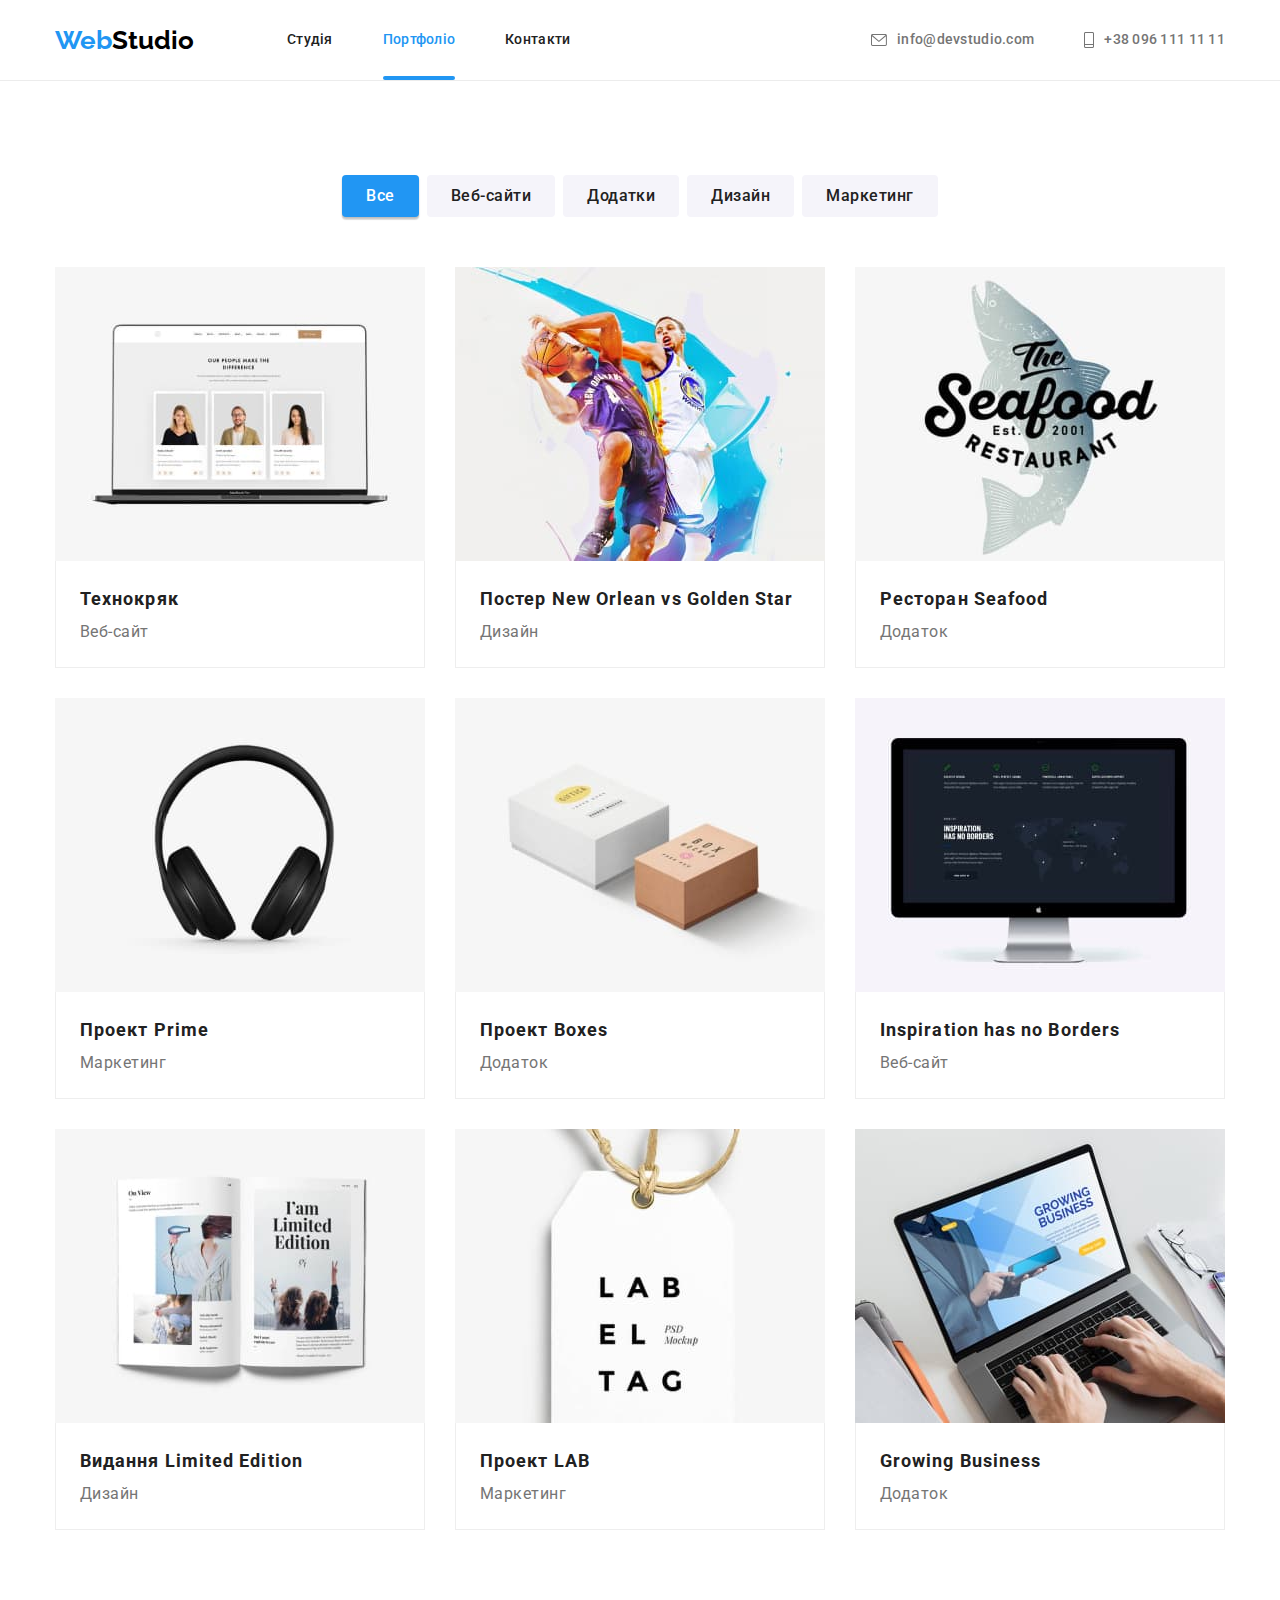
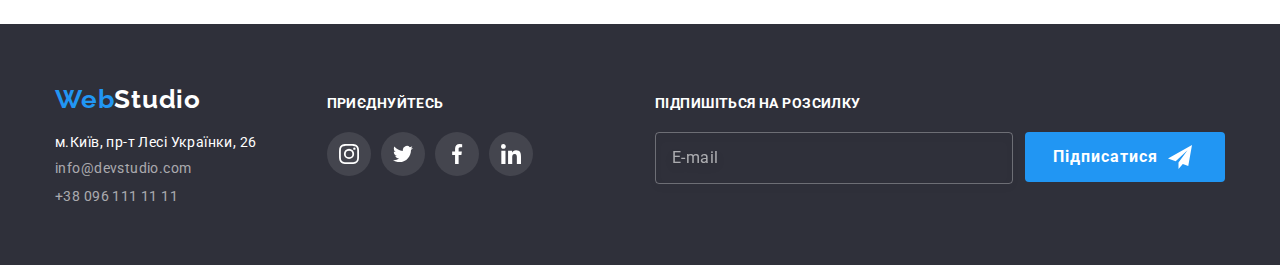
==== commit b005bb7d: "add" ====
--- a/portfolio.html
+++ b/portfolio.html
@@ -263,7 +263,7 @@
             <li class="footer-address">
               <a class="address-link" href="https://goo.gl/maps/TaNnJPtCBs2FAHwr9" target="_blank"
                 rel="noopener nofolow noreferrer">
-                г.Київ, пр-т Лесі Українки, 26
+                м.Київ, пр-т Лесі Українки, 26
               </a>
             </li>
             <li class="footer-item">
--- a/css/main.min.css
+++ b/css/main.min.css
@@ -1 +1 @@
-:root{--primary-text-color: #757575;--black-text-color: #000000;--secondary-text-color: rgba(255, 255, 255, 0.6);--select-color: #2196f3;--title-text-color: #212121;--white-text-color: rgba(255, 255, 255, 1);--accent-color: #188ce8;--header-border-line: #ececec;--primary-bgc: rgba(255, 255, 255, 1);--secondary-bgc: #2f303a;--background-btn: #f5f4fa;--feauters-bgc: #f5f5f5;--background-project-list: #eeeeee;--background-team: #f5f4fa;--icon-color: #afb1b8;--color-gradient: rgba(47, 48, 58, 0.4);--white-bgc: #ffffff;--animation: 250ms cubic-bezier(0.4, 0, 0.2, 1);--btn-shadow: 0px 4px 4px rgba(0, 0, 0, 0.15)}.visually-hidden{position:absolute;white-space:nowrap;height:1px;overflow:hidden;border:0;padding:0;clip:rect(0 0 0 0);clip-path:inset(50%);margin:-1px}ul{list-style:none;margin:0;padding:0}a{margin:0;padding:0}h1,h2,h3,h4,h5,h6,p{margin:0}img{display:block;max-width:100%;height:auto}.section{padding-top:94px;padding-bottom:94px}body{font-family:"Roboto",sans-serif}.list{list-style:none}.container{width:1200px;padding-left:15px;padding-right:15px;margin-left:auto;margin-right:auto}.header-nav{display:flex;margin-left:93px;align-items:center;margin-right:auto}.backdrop{z-index:2;position:fixed;top:0;left:0;width:100vw;height:100vh;opacity:1;background-color:rgba(0,0,0,.2);transition:opacity 400ms cubic-bezier(0.4, 0, 0.2, 1),visibility 700ms cubic-bezier(0.4, 0, 0.2, 1)}.backdrop.is-hidden{opacity:0;visibility:hidden;pointer-events:none}.backdrop.is-hidden .modal{transform:translate(-50%, -50%) scale(0) rotate(360deg)}.modal{padding:40px;position:absolute;top:50%;left:50%;transform:translate(-50%, -50%) scale(1) rotate(0);width:528px;height:581px;transition:transform var(--animation);background-color:var(--white-bgc);box-shadow:0px 1px 3px rgba(0,0,0,.12),0px 1px 1px rgba(0,0,0,.14),0px 2px 1px rgba(0,0,0,.2);border-radius:4px}.close-btn{position:absolute;top:8px;right:8px;display:flex;justify-content:center;align-items:center;width:30px;height:30px;cursor:pointer;background-color:rgba(0,0,0,0);border:1px solid rgba(0,0,0,.1);border-radius:50%;fill:var(--black-text-color);transition:fill var(--animation)}.close-btn:hover,.close-btn:focus{fill:var(--select-color)}.modal-form{display:block;font-size:12px;line-height:1.16;letter-spacing:.01em;color:var(--primary-text-color)}.modal-title{font-size:20px;font-weight:700;text-align:center;line-height:1.15;margin-bottom:12px;letter-spacing:.03em;color:var(--title-text-color)}.modal-field-thumb{display:flex;position:relative;margin-top:4px}.modal-field{margin-bottom:20px}.modal-input{padding-left:42px;width:100%;height:38px;border:none;outline:none;background:rgba(0,0,0,0);flex-grow:1;font-size:14px;line-height:1.71;letter-spacing:.03em;border:1px solid rgba(33,33,33,.2);border-radius:4px;color:var(--title-text-color);transition:border-color var(--animation)}.modal-text{margin-top:4px;padding:10px 16px;border:none;outline:none;background:rgba(0,0,0,0);width:100%;height:120px;font-size:12px;line-height:1.1;letter-spacing:.01em;color:var(--title-text-color);border:1px solid rgba(33,33,33,.2);border-radius:4px;resize:none}.modal-text::placeholder{font-size:12px;line-height:1.1;letter-spacing:.01em;color:rgba(117,117,117,.5)}.modal-icon{position:absolute;top:50%;transform:translateY(-50%);left:12px;display:inline-block;transition:fill var(--animation)}.modal-input:focus,.modal-text:focus{border-color:var(--select-color)}.modal-input:focus+.modal-icon{fill:var(--select-color)}.form-terms-thumb{display:flex;justify-content:center;margin-bottom:30px}.form-checkbox{position:absolute;width:1px;height:1px;margin:-1px;border:0;padding:0;white-space:nowrap;clip-path:inset(100%);clip:rect(0 0 0 0);overflow:hidden;transition:border-color var(--animation)}.form-terms{position:relative;display:flex;align-items:center;font-size:14px;line-height:1.71;letter-spacing:.03em;cursor:pointer;color:var(--primary-text-color)}.icon-check{display:inline-block;margin-right:8px;width:16px;height:15px;border:2px solid var(--title-text-color);border-radius:2px;transition:fill var(--animation),border var(--animation)}.icon-active{position:absolute;top:50%;left:0;transform:translateY(-50%);border-color:rgba(0,0,0,0)}.form-checkbox:checked+.icon-check{background-color:var(--select-color);border-color:var(--select-color)}.form-checkbox:focus+.icon-check{border-color:var(--select-color)}.checkbox-link{color:var(--select-color);text-decoration:underline}.modal-btn-thumb{display:flex;justify-content:center;align-items:center}.modal-btn{padding:10px 52px;margin:0 auto;display:flex;font-weight:700;font-size:16px;line-height:1.87;letter-spacing:.06em;cursor:pointer;color:var(--white-text-color);border-color:rgba(0,0,0,0);background:var(--select-color);box-sizing:border-box;border-radius:4px;box-shadow:0px 4px 4px rgba(0,0,0,.15)}.modal-btn:hover,.modal-btn:focus{background:var(--accent-color)}.flex{display:flex}.header{display:flex;align-items:center;justify-content:center;border-bottom:1px solid var(--header-border-line)}.header>.container{display:flex;align-items:center;justify-content:center}.logo{padding:24px 0;margin:0;text-align:center;font-family:"Raleway";font-weight:700;font-size:26px;line-height:1.19;text-decoration:none;color:var(--black-text-color)}.header-list{display:flex}.blue-logo{color:var(--select-color);padding:0}.header-link{display:block;padding:32px 0;font-weight:500;font-size:14px;line-height:1.14;letter-spacing:.02em;text-decoration:none;color:var(--title-text-color);transition:color 250ms cubic-bezier(0.4, 0, 0.2, 1)}.header-link .current-page,.header-link:hover,.header-link:focus{color:var(--select-color)}.header-link.current-page{color:var(--select-color);text-decoration:none}.current-page{color:var(--select-color);position:relative}.current-page::after{content:"";position:absolute;left:0;bottom:0;display:block;width:100%;height:4px;border-radius:2px;background-color:var(--select-color)}.contacts{display:flex;gap:50px;margin-left:auto}.header-list-item:not(:last-child){margin-right:50px}.contacts-list-link{padding:32px 0;display:flex;align-items:center;justify-content:center;font-weight:500;font-size:14px;line-height:1.14;letter-spacing:.02em;text-decoration:none;color:var(--primary-text-color);transition:color 250ms cubic-bezier(0.4, 0, 0.2, 1)}.contacts-list-link:hover,.contacts-list-link:focus{color:var(--select-color)}.contacts-icon{display:inline-block;margin-right:10px;fill:currentColor}.hero{max-width:1600px;height:600px;background:var(--secondary-bgc);padding:200px 0;margin-left:auto;margin-right:auto;text-align:center;background-image:linear-gradient(var(--color-gradient), var(--color-gradient)),url(../images/hero-st.jpeg);background-repeat:no-repeat;background-position:center;background-size:cover}.hero-title{width:696px;margin-top:0;margin-right:auto;margin-left:auto;margin-bottom:30px;font-weight:900;font-size:44px;line-height:1.36;letter-spacing:.06em;text-transform:uppercase;color:var(--white-text-color)}.header-btn{padding:10px 32px;margin:0 auto;display:block;font-family:inherit;font-weight:700;font-size:16px;line-height:1.87;letter-spacing:.06em;cursor:pointer;color:var(--white-text-color);background:var(--select-color);box-sizing:border-box;border-radius:5px;border:none;min-width:200px;height:50px;box-shadow:0px 4px 4px rgba(0,0,0,.15)}.header-btn:hover,.header-btn:focus{background-color:var(--accent-color)}.features-list{display:flex;align-items:center;gap:30px}.feature-item{flex-basis:calc((100% - 90px)/4)}.features{padding-top:0;background:var(--feauters-bgc)}.page-sections{padding:94px 0}.feature-item::before{display:block;content:"";height:120px;margin-bottom:30px;background-image:url(../images/antenna\ .svg);background-size:70px;background-repeat:no-repeat;background-position:center;background-color:var(--background-team);border-radius:4px}.feature-item:nth-child(2)::before{background-image:url(../images/clock.svg)}.feautre-item:nth-child(3)::before{background-image:url(../images/diagram.svg)}.feature-item:nth-child(4)::before{background-image:url(../images/astronaut.svg)}.feature-sub-title{margin-bottom:10px;font-weight:700;font-size:14px;line-height:1.14;letter-spacing:.03em;text-transform:uppercase;color:var(--title-text-color)}.feature-after-title{margin-top:0;margin-bottom:0;font-size:14px;line-height:1.71;letter-spacing:.03em;color:var(--primary-text-color)}.activity{padding-top:0}.activity-title{text-align:center;margin-bottom:50px;font-weight:700;font-size:36px;line-height:1.16;letter-spacing:.03em;color:var(--title-text-color)}.activity-list{display:flex;gap:30px}.activity-item{position:relative}.activity-element{position:absolute;padding-top:0;bottom:0;background-color:rgba(47,48,58,.8);width:100%;height:70px;display:flex;align-items:center;justify-content:center;font-weight:700;font-size:14px;line-height:1.14;letter-spacing:.03em;text-align:center;text-transform:uppercase;color:#fff}.team .page-sections{padding-top:94px;padding-bottom:94px}.team{background:var(--background-team)}.team-title{text-align:center;margin-bottom:50px;font-weight:700;font-size:36px;line-height:1.16;letter-spacing:.03em;color:var(--title-text-color)}.team-list{display:flex;gap:30px}.team-box{padding:30px 32px;text-align:center}.team-item{background:var(--white-bgc);box-shadow:0px 1px 3px rgba(0,0,0,.12),0px 1px 1px rgba(0,0,0,.14),0px 2px 1px rgba(0,0,0,.2);border-radius:0px 0px 4px 4px}.team-item-title{margin-bottom:10px;font-weight:500;font-size:16px;line-height:1.18;letter-spacing:.03em;color:var(--title-text-color)}.team-item-text{font-size:16px;line-height:1.18;letter-spacing:.03em;color:var(--primary-text-color);margin-bottom:16px}.team-soc{display:flex;justify-content:center;gap:10px}.team-soc-icon{display:inline-flex;fill:var(--icon-color);transition:fill 250ms cubic-bezier(0.4, 0, 0.2, 1)}.team-soc-link{width:44px;height:44px;border-radius:50%;display:flex;align-items:center;justify-content:center;background-color:rgba(0,0,0,0);transition:background-color 250ms cubic-bezier(0.4, 0, 0.2, 1)}.team-soc-link:hover,.team-soc-link:focus{background-color:var(--select-color)}.team-soc-link:hover .team-soc-icon,.team-soc-link:focus .team-soc-icon{fill:var(--white-bgc)}.regular-clients{padding:94px 0}.regular-clients-title{font-weight:700;font-size:36px;line-height:1.16;text-align:center;letter-spacing:.03em;color:var(--title-text-color);margin-bottom:50px}.regular-clients-list{display:flex;gap:30px}.regular-clients-link{box-sizing:border-box;border:1px solid var(--icon-color);border-radius:4px;width:170px;height:92px;outline:rgba(0,0,0,0);display:flex;align-items:center;justify-content:center;transition:border 250ms cubic-bezier(0.4, 0, 0.2, 1)}.regular-clients-icon{display:inline-flex;fill:var(--icon-color);transition:fill 250ms cubic-bezier(0.4, 0, 0.2, 1)}.regular-clients-link:hover .regular-clients-icon,.regular-clients-link:focus .regular-clients-icon{fill:var(--select-color)}.regular-clients-link:hover,.regular-clients-link:focus{fill:var(--select-color);border:1px solid var(--select-color)}.footer{padding:60px 0;background-color:var(--secondary-bgc)}.logo-text{color:var(--white-text-color)}.footer-logo{display:block;margin-bottom:20px;font-family:"Raleway";font-style:normal;font-weight:700;font-size:26px;line-height:1.19;letter-spacing:.03em;color:var(--select-color);text-decoration:none}.footer-item{margin-bottom:9px}.footer-item:last-child{margin-bottom:0}.footer-address{margin-bottom:9px;font-weight:400;font-size:14px;line-height:1.71;letter-spacing:.03em}.address-link{text-decoration:none;color:inherit;font-style:normal;color:var(--white-text-color);text-decoration:none;transition:color 250ms cubic-bezier(0.4, 0, 0.2, 1)}.address-link:hover,.address-link:focus{color:var(--select-color)}.contact-list{display:block}.footer-mail{margin-bottom:9px;font-style:normal;font-size:14px;line-height:1.14;letter-spacing:.02em;color:var(--secondary-text-color);text-decoration:none;transition:color 250ms cubic-bezier(0.4, 0, 0.2, 1)}.footer-tel{font-style:normal;font-size:14px;line-height:1.14;letter-spacing:.02em;color:var(--secondary-text-color);text-decoration:none;transition:color 250ms cubic-bezier(0.4, 0, 0.2, 1)}.contact-list .link:hover,.contact-list .link:focus{color:var(--select-color)}.footer .container{display:flex;align-items:baseline}.footer-contacts{margin-right:70px}.join-us{margin-right:auto}.join-us-title{display:flex;margin-bottom:20px;font-weight:700;font-size:14px;line-height:1.14;letter-spacing:.03em;text-transform:uppercase;color:var(--white-bgc);transition:color 250ms cubic-bezier(0.4, 0, 0.2, 1)}.join-us-list{display:flex;gap:10px}.join-us-link{border-radius:50%;background-color:rgba(255,255,255,.1);width:44px;height:44px;display:flex;align-items:center;justify-content:center;transition:bacground-color 250ms cubic-bezier(0.4, 0, 0.2, 1)}.join-us-icon{fill:var(--white-bgc)}.join-us-link:hover,.join-us-link:focus{background-color:var(--select-color)}.footer-label{display:flex;flex-direction:column;font-weight:700;font-size:14px;line-height:1.14;letter-spacing:.03em;text-transform:uppercase;color:var(--white-bgc);margin-bottom:20px}.footer-field{display:flex;flex-direction:row}.footer-input{display:flex;margin-right:12px;padding:15px 16px;font-size:16px;line-height:1.25;letter-spacing:.03em;background:rgba(0,0,0,0);border:1px solid rgba(255,255,255,.3);filter:drop-shadow(0px 4px 4px rgba(0, 0, 0, 0.15));border-radius:4px;min-width:358px;outline:none;color:var(--secondary-text-color);transition:border-color var(--animation)}.footer-input::placeholder{font-size:16px;line-height:1.25;letter-spacing:.03em;color:var(--secondary-text-color)}.footer-input:focus-within{border-color:var(--select-color)}.footer-btn{width:200px;height:50px}.footer-btn{display:flex;align-items:center;padding:10px 28px;font-weight:700;font-size:16px;line-height:1.88;letter-spacing:.06em;color:var(--white-bgc);background:#2196f3;box-shadow:var(--btn-shadow-);border-radius:4px;border:rgba(0,0,0,0);transition:background-color var(--animation)}.footer-btn:hover,.footer-btn:focus{background-color:var(--accent-color);cursor:pointer}.icon-send{fill:var(--white-bgc);margin-left:10px}.page-sections{padding-top:94px}.btn-list{display:flex;gap:8px;margin-bottom:50px;justify-content:center}.portfolio-btn{font-family:inherit;font-weight:500;font-size:16px;line-height:1.6;letter-spacing:.03em;cursor:pointer;padding:6px 22px;border-radius:4px;border-color:rgba(0,0,0,0);transition:box-shadow 250ms cubic-bezier(0.4, 0, 0.2, 1),color 250ms cubic-bezier(0.4, 0, 0.2, 1),background-color 250ms cubic-bezier(0.4, 0, 0.2, 1);color:var(--title-text-color);background-color:var(--background-btn)}.primary,.portfolio-btn:hover,.portfolio-btn:focus{color:var(--white-text-color);background:var(--select-color);box-shadow:0px 3px 1px rgba(0,0,0,.1),0px 1px 2px rgba(0,0,0,.08),0px 2px 2px rgba(0,0,0,.12)}.portfolio-list{display:flex;flex-wrap:wrap;gap:30px;row-gap:30px;background:var(--primary-bgc)}.portfolio-item{flex-basis:calc((100% - 60px)/3)}.portfolio-icon{text-decoration:none;display:block;outline:rgba(0,0,0,0);transition:transform 250ms cubic-bezier(0.4, 0, 0.2, 1);box-shadow:250ms cubic-bezier(0.4, 0, 0.2, 1)}.portfolio-icon:hover,.portfolio-icon:focus{box-shadow:0px 3px 1px rgba(0,0,0,.1),0px 1px 2px rgba(0,0,0,.08),0px 2px 2px rgba(0,0,0,.12)}.portfolio-box{padding:20px 24px;border:1px solid #eee;border-top:0}.portfolio-overlay{position:relative;overflow:hidden}.portfolio-text{top:0;left:0;width:100%;height:100%;padding:63px 24px;color:var(--white-bgc);font-size:18px;line-height:1.56;background-color:rgba(33,150,243,.9);content:"";position:absolute;transform:translateY(101%);transition:transform 250ms cubic-bezier(0.4, 0, 0.2, 1)}.portfolio-icon:hover .portfolio-text,.portfolio-icon:focus .portfolio-text{transform:translateY(0);box-shadow:0px 1px 1px rgba(0,0,0,.12),0px 4px 4px rgba(0,0,0,.06),1px 4px 6px rgba(0,0,0,.16)}.portfolio-title{font-weight:700;font-size:18px;line-height:2;letter-spacing:.06em;color:var(--title-text-color)}.portfolio-type{font-size:16px;line-height:1.87;letter-spacing:.03em;color:var(--primary-text-color)}.portfolio-icon:hover,.portfolio-icon:focus{display:block;box-shadow:0px 1px 1px rgba(0,0,0,.12),0px 4px 4px rgba(0,0,0,.06),1px 4px 6px rgba(0,0,0,.16)}/*# sourceMappingURL=main.min.css.map */+:root{--primary-text-color: #757575;--black-text-color: #000000;--secondary-text-color: rgba(255, 255, 255, 0.6);--select-color: #2196f3;--title-text-color: #212121;--white-text-color: rgba(255, 255, 255, 1);--accent-color: #188ce8;--header-border-line: #ececec;--primary-bgc: rgba(255, 255, 255, 1);--secondary-bgc: #2f303a;--background-btn: #f5f4fa;--feauters-bgc: #f5f5f5;--background-project-list: #eeeeee;--background-team: #f5f4fa;--icon-color: #afb1b8;--color-gradient: rgba(47, 48, 58, 0.4);--white-bgc: #ffffff;--animation: 250ms cubic-bezier(0.4, 0, 0.2, 1);--btn-shadow: 0px 4px 4px rgba(0, 0, 0, 0.15)}.visually-hidden{position:absolute;white-space:nowrap;height:1px;overflow:hidden;border:0;padding:0;clip:rect(0 0 0 0);clip-path:inset(50%);margin:-1px}ul{list-style:none;margin:0;padding:0}a{margin:0;padding:0}h1,h2,h3,h4,h5,h6,p{margin:0}img{display:block;max-width:100%;height:auto}.section{padding-top:94px;padding-bottom:94px}body{font-family:"Roboto",sans-serif}.list{list-style:none}.container{width:1200px;padding-left:15px;padding-right:15px;margin-left:auto;margin-right:auto}.header>.container{display:flex;align-items:center}.logo{padding:24px 0;margin:0;text-align:center;font-family:"Raleway";font-weight:700;font-size:26px;line-height:1.19;text-decoration:none;color:var(--black-text-color)}.blue-logo{color:var(--select-color);padding:0}.header-nav{display:flex;margin-left:93px;align-items:center;margin-right:auto}.backdrop{z-index:2;position:fixed;top:0;left:0;width:100vw;height:100vh;opacity:1;background-color:rgba(0,0,0,.2);transition:opacity 400ms cubic-bezier(0.4, 0, 0.2, 1),visibility 700ms cubic-bezier(0.4, 0, 0.2, 1)}.backdrop.is-hidden{opacity:0;visibility:hidden;pointer-events:none}.backdrop.is-hidden .modal{transform:translate(-50%, -50%) scale(0) rotate(360deg)}.modal{padding:40px;position:absolute;top:50%;left:50%;transform:translate(-50%, -50%) scale(1) rotate(0);width:528px;height:581px;transition:transform var(--animation);background-color:var(--white-bgc);box-shadow:0px 1px 3px rgba(0,0,0,.12),0px 1px 1px rgba(0,0,0,.14),0px 2px 1px rgba(0,0,0,.2);border-radius:4px}.close-btn{position:absolute;top:8px;right:8px;display:flex;align-items:center;justify-content:center;width:30px;height:30px;cursor:pointer;background-color:rgba(0,0,0,0);border:1px solid rgba(0,0,0,.1);border-radius:50%;fill:var(--black-text-color);transition:fill var(--animation)}.close-btn:hover,.close-btn:focus{fill:var(--select-color)}.modal-form{display:block;font-weight:400;font-size:12px;line-height:1.16;letter-spacing:.01em;color:var(--primary-text-color)}.modal-title{font-weight:700;font-size:20px;line-height:1.15;letter-spacing:.03em;text-align:center;margin-bottom:12px;color:var(--title-text-color)}.modal-field-thumb{display:flex;position:relative;margin-top:4px}.modal-field{margin-bottom:10px}.modal-input{padding-left:42px;width:100%;height:38px;border:none;outline:none;background:rgba(0,0,0,0);flex-grow:1;font-weight:400;font-size:14px;line-height:1.71;letter-spacing:.03em;border:1px solid rgba(33,33,33,.2);border-radius:4px;color:var(--title-text-color);transition:border-color var(--animation)}.modal-text{margin-top:4px;padding:10px 16px;border:none;outline:none;background:rgba(0,0,0,0);width:100%;height:120px;font-weight:400;font-size:12px;line-height:1.16;letter-spacing:.01em;color:var(--title-text-color);border:1px solid rgba(33,33,33,.2);border-radius:4px;resize:none}.modal-text::placeholder{font-weight:400;font-size:12px;line-height:1.16;letter-spacing:.01em;color:rgba(117,117,117,.5)}.modal-icon{position:absolute;top:50%;transform:translateY(-50%);left:12px;display:inline-block;transition:fill var(--animation)}.modal-input:focus,.modal-text:focus{border-color:var(--select-color)}.modal-input:focus+.modal-icon{fill:var(--select-color)}.form-terms-thumb{display:flex;justify-content:center;margin-bottom:30px}.form-checkbox{position:absolute;width:1px;height:1px;margin:-1px;border:0;padding:0;white-space:nowrap;clip-path:inset(100%);clip:rect(0 0 0 0);overflow:hidden;transition:border-color var(--animation)}.form-terms{position:relative;display:flex;align-items:center;font-weight:400;font-size:14px;line-height:1.71;letter-spacing:.03em;cursor:pointer;color:var(--primary-text-color)}.icon-check{display:inline-block;margin-right:8px;width:16px;height:15px;border:2px solid var(--title-text-color);border-radius:2px;transition:fill var(--animation),border var(--animation)}.icon-active{position:absolute;top:50%;left:0;transform:translateY(-50%);border-color:rgba(0,0,0,0)}.form-checkbox:checked+.icon-check{background-color:var(--select-color);border-color:var(--select-color)}.form-checkbox:focus+.icon-check{border-color:var(--select-color)}.checkbox-link{color:var(--select-color);text-decoration:underline}.modal-btn-thumb{display:flex;align-items:center;justify-content:center}.modal-btn{padding:10px 52px;margin:0 auto;display:flex;font-weight:700;font-size:16px;line-height:1.87;letter-spacing:.06em;cursor:pointer;color:var(--white-text-color);border-color:rgba(0,0,0,0);background:var(--select-color);box-sizing:border-box;border-radius:4px;box-shadow:0px 4px 4px rgba(0,0,0,.15)}.modal-btn:hover,.modal-btn:focus{background:var(--accent-color)}.header-btn{padding:10px 32px;margin:0 auto;display:block;font-family:inherit;font-weight:700;font-size:16px;line-height:1.87;letter-spacing:.06em;cursor:pointer;color:var(--white-text-color);background:var(--select-color);box-sizing:border-box;border-radius:5px;border:none;min-width:200px;height:50px;box-shadow:0px 4px 4px rgba(0,0,0,.15)}.header-btn:hover,.header-btn:focus{background-color:var(--accent-color)}.logo-text{color:var(--white-text-color)}.footer-logo{display:block;margin-bottom:20px;font-family:"Raleway";font-style:normal;font-weight:700;font-size:26px;line-height:1.19;letter-spacing:.03em;color:var(--select-color);text-decoration:none}.btn-list{display:flex;justify-content:center;gap:8px;margin-bottom:50px}.portfolio-btn{font-family:inherit;font-weight:500;font-size:16px;line-height:1.62;letter-spacing:.03em;cursor:pointer;padding:6px 22px;border-radius:4px;border-color:rgba(0,0,0,0);transition:box-shadow 250ms cubic-bezier(0.4, 0, 0.2, 1),color 250ms cubic-bezier(0.4, 0, 0.2, 1),background-color 250ms cubic-bezier(0.4, 0, 0.2, 1);color:var(--title-text-color);background-color:var(--background-btn)}.primary,.portfolio-btn:hover,.portfolio-btn:focus{color:var(--white-text-color);background:var(--select-color);box-shadow:0px 3px 1px rgba(0,0,0,.1),0px 1px 2px rgba(0,0,0,.08),0px 2px 2px rgba(0,0,0,.12)}.flex{display:flex}.header{display:flex;align-items:center;justify-content:center;border-bottom:1px solid var(--header-border-line)}.header-list{display:flex}.header-link{display:block;padding:32px 0;font-weight:500;font-size:14px;line-height:1.14;letter-spacing:.02em;text-decoration:none;color:var(--title-text-color);transition:color 250ms cubic-bezier(0.4, 0, 0.2, 1)}.header-link .current-page,.header-link:hover,.header-link:focus{color:var(--select-color)}.header-link.current-page{color:var(--select-color);text-decoration:none}.current-page{color:var(--select-color);position:relative}.current-page::after{content:"";position:absolute;left:0;bottom:0;display:block;width:100%;height:4px;border-radius:2px;background-color:var(--select-color)}.contacts{display:flex;gap:50px;margin-left:auto}.header-list-item:not(:last-child){margin-right:50px}.contacts-list-link{padding:32px 0;display:flex;align-items:center;justify-content:center;font-weight:500;font-size:14px;line-height:1.14;letter-spacing:.02em;text-decoration:none;color:var(--primary-text-color);transition:color 250ms cubic-bezier(0.4, 0, 0.2, 1)}.contacts-list-link:hover,.contacts-list-link:focus{color:var(--select-color)}.contacts-icon{display:inline-block;margin-right:10px;fill:currentColor}.hero{max-width:1600px;height:600px;background:var(--secondary-bgc);padding:200px 0;margin-left:auto;margin-right:auto;text-align:center;background-image:linear-gradient(var(--color-gradient), var(--color-gradient)),url(../images/hero-st.jpeg);background-repeat:no-repeat;background-position:center;background-size:cover}.hero-title{width:696px;margin-top:0;margin-right:auto;margin-left:auto;margin-bottom:30px;font-weight:900;font-size:44px;line-height:1.36;letter-spacing:.06em;text-transform:uppercase;color:var(--white-text-color)}.features-list{display:flex;align-items:center;gap:30px}.feature-item{flex-basis:calc((100% - 90px)/4)}.features{padding-top:0;background:var(--feauters-bgc)}.page-sections{padding:94px 0}.feature-item::before{display:block;content:"";height:120px;margin-bottom:30px;background-image:url(../images/antenna.svg);background-size:70px;background-repeat:no-repeat;background-position:center;background-color:var(--background-team);border-radius:4px}.feature-item:nth-child(2)::before{background-image:url(../images/clock.svg)}.feature-item:nth-child(3)::before{background-image:url(../images/diagram.svg)}.feature-item:nth-child(4)::before{background-image:url(../images/astronaut.svg)}.feature-sub-title{margin-bottom:10px;font-weight:700;font-size:14px;line-height:1.14;letter-spacing:.03em;text-transform:uppercase;color:var(--title-text-color)}.feature-after-title{margin-top:0;margin-bottom:0;font-size:14px;line-height:1.71;letter-spacing:.03em;color:var(--primary-text-color)}.activity{padding-top:0}.activity-title{text-align:center;margin-bottom:50px;font-weight:700;font-size:36px;line-height:1.16;letter-spacing:.03em;color:var(--title-text-color)}.activity-list{display:flex;gap:30px}.activity-item{position:relative}.activity-element{position:absolute;padding-top:0;bottom:0;background-color:rgba(47,48,58,.8);width:100%;height:70px;display:flex;align-items:center;justify-content:center;font-weight:700;font-size:14px;line-height:1.14;letter-spacing:.03em;text-align:center;text-transform:uppercase;color:#fff}.team .page-sections{padding-top:94px;padding-bottom:94px}.team{background:var(--background-team)}.team-title{text-align:center;margin-bottom:50px;font-weight:700;font-size:36px;line-height:1.16;letter-spacing:.03em;color:var(--title-text-color)}.team-list{display:flex;gap:30px}.team-box{padding:30px 32px;text-align:center}.team-item{background:var(--white-bgc);box-shadow:0px 1px 3px rgba(0,0,0,.12),0px 1px 1px rgba(0,0,0,.14),0px 2px 1px rgba(0,0,0,.2);border-radius:0px 0px 4px 4px}.team-item-title{margin-bottom:10px;font-weight:500;font-size:16px;line-height:1.18;letter-spacing:.03em;color:var(--title-text-color)}.team-item-text{font-size:16px;line-height:1.18;letter-spacing:.03em;color:var(--primary-text-color);margin-bottom:16px}.team-soc{display:flex;justify-content:center;gap:10px}.team-soc-icon{display:inline-flex;fill:var(--icon-color);transition:fill 250ms cubic-bezier(0.4, 0, 0.2, 1)}.team-soc-link{width:44px;height:44px;border-radius:50%;display:flex;align-items:center;justify-content:center;background-color:rgba(0,0,0,0);transition:background-color 250ms cubic-bezier(0.4, 0, 0.2, 1)}.team-soc-link:hover,.team-soc-link:focus{background-color:var(--select-color)}.team-soc-link:hover .team-soc-icon,.team-soc-link:focus .team-soc-icon{fill:var(--white-bgc)}.regular-clients{padding:94px 0}.regular-clients-title{font-weight:700;font-size:36px;line-height:1.16;letter-spacing:.03em;text-align:center;color:var(--title-text-color);margin-bottom:50px}.regular-clients-list{display:flex;gap:30px}.regular-clients-link{box-sizing:border-box;border:1px solid var(--icon-color);border-radius:4px;width:170px;height:92px;outline:rgba(0,0,0,0);display:flex;align-items:center;justify-content:center;transition:border 250ms cubic-bezier(0.4, 0, 0.2, 1)}.regular-clients-link:hover,.regular-clients-link:focus{fill:var(--select-color);border:1px solid var(--select-color)}.regular-clients-icon{display:inline-flex;fill:var(--icon-color);transition:fill 250ms cubic-bezier(0.4, 0, 0.2, 1)}.regular-clients-link:hover .regular-clients-icon,.regular-clients-link:focus .regular-clients-icon{fill:var(--select-color)}.footer{padding:60px 0;background-color:var(--secondary-bgc)}.footer-item{margin-bottom:9px}.footer-item:last-child{margin-bottom:0}.footer-address{margin-bottom:9px;font-weight:400;font-size:14px;line-height:1.14;letter-spacing:.03em}.address-link{text-decoration:none;color:inherit;font-style:normal;color:var(--white-text-color);text-decoration:none;transition:color 250ms cubic-bezier(0.4, 0, 0.2, 1)}.address-link:hover,.address-link:focus{color:var(--select-color)}.contact-list{display:block}.footer-mail{margin-bottom:9px;font-style:normal;font-size:14px;line-height:1.14;letter-spacing:.03em;color:var(--secondary-text-color);text-decoration:none;transition:color 250ms cubic-bezier(0.4, 0, 0.2, 1)}.footer-tel{font-style:normal;font-size:14px;line-height:1.14;letter-spacing:.03em;color:var(--secondary-text-color);text-decoration:none;transition:color 250ms cubic-bezier(0.4, 0, 0.2, 1)}.contact-list .link:hover,.contact-list .link:focus{color:var(--select-color)}.footer .container{display:flex;align-items:baseline}.footer-contacts{margin-right:70px}.join-us{margin-right:auto}.join-us-title{display:flex;margin-bottom:20px;font-weight:700;font-size:14px;line-height:1.14;letter-spacing:.03em;text-transform:uppercase;color:var(--white-bgc);transition:color 250ms cubic-bezier(0.4, 0, 0.2, 1)}.join-us-list{display:flex;gap:10px}.join-us-link{border-radius:50%;background-color:rgba(255,255,255,.1);width:44px;height:44px;display:flex;align-items:center;justify-content:center;transition:bacground-color 250ms cubic-bezier(0.4, 0, 0.2, 1)}.join-us-link:hover,.join-us-link:focus{background-color:var(--select-color)}.join-us-icon{fill:var(--white-bgc)}.footer-label{display:flex;flex-direction:column;font-weight:700;font-size:14px;line-height:1.14;letter-spacing:.03em;text-transform:uppercase;color:var(--white-bgc);margin-bottom:20px}.footer-field{display:flex;flex-direction:row}.footer-input{display:flex;margin-right:12px;padding:15px 16px;font-weight:400;font-size:16px;line-height:1.25;letter-spacing:.03em;background:rgba(0,0,0,0);border:1px solid rgba(255,255,255,.3);filter:drop-shadow(0px 4px 4px rgba(0, 0, 0, 0.15));border-radius:4px;min-width:358px;outline:none;color:var(--secondary-text-color);transition:border-color var(--animation)}.footer-input::placeholder{font-size:16px;line-height:1.25;letter-spacing:.03em;color:var(--secondary-text-color)}.footer-input:focus-within{border-color:var(--select-color)}.footer-btn{width:200px;height:50px}.footer-btn{display:flex;align-items:center;padding:10px 28px;font-weight:700;font-size:16px;line-height:1.88;letter-spacing:.06em;letter-spacing:.06em;color:var(--white-bgc);background:#2196f3;box-shadow:var(--btn-shadow-);border-radius:4px;border:rgba(0,0,0,0);transition:background-color var(--animation)}.footer-btn:hover,.footer-btn:focus{background-color:var(--accent-color);cursor:pointer}.icon-send{fill:var(--white-bgc);margin-left:10px}.page-sections{padding-top:94px}.portfolio-list{display:flex;flex-wrap:wrap;gap:30px;row-gap:30px;background:var(--primary-bgc)}.portfolio-item{flex-basis:calc((100% - 60px)/3)}.portfolio-icon{text-decoration:none;display:block;outline:rgba(0,0,0,0);transition:transform 250ms cubic-bezier(0.4, 0, 0.2, 1);box-shadow:250ms cubic-bezier(0.4, 0, 0.2, 1)}.portfolio-icon:hover,.portfolio-icon:focus{box-shadow:0px 3px 1px rgba(0,0,0,.1),0px 1px 2px rgba(0,0,0,.08),0px 2px 2px rgba(0,0,0,.12)}.portfolio-box{padding:20px 24px;border:1px solid #eee;border-top:0}.portfolio-overlay{position:relative;overflow:hidden}.portfolio-text{top:0;left:0;width:100%;height:100%;padding:63px 24px;color:var(--white-bgc);font-size:18px;line-height:1.56;background-color:rgba(33,150,243,.9);content:"";position:absolute;transform:translateY(101%);transition:transform 250ms cubic-bezier(0.4, 0, 0.2, 1)}.portfolio-icon:hover .portfolio-text,.portfolio-icon:focus .portfolio-text{transform:translateY(0);box-shadow:0px 1px 1px rgba(0,0,0,.12),0px 4px 4px rgba(0,0,0,.06),1px 4px 6px rgba(0,0,0,.16)}.portfolio-title{font-weight:700;font-size:18px;line-height:2;letter-spacing:.06em;color:var(--title-text-color)}.portfolio-type{font-weight:400;font-size:16px;line-height:1.87;letter-spacing:.03em;color:var(--primary-text-color)}.portfolio-icon:hover,.portfolio-icon:focus{display:block;box-shadow:0px 1px 1px rgba(0,0,0,.12),0px 4px 4px rgba(0,0,0,.06),1px 4px 6px rgba(0,0,0,.16)}/*# sourceMappingURL=main.min.css.map */